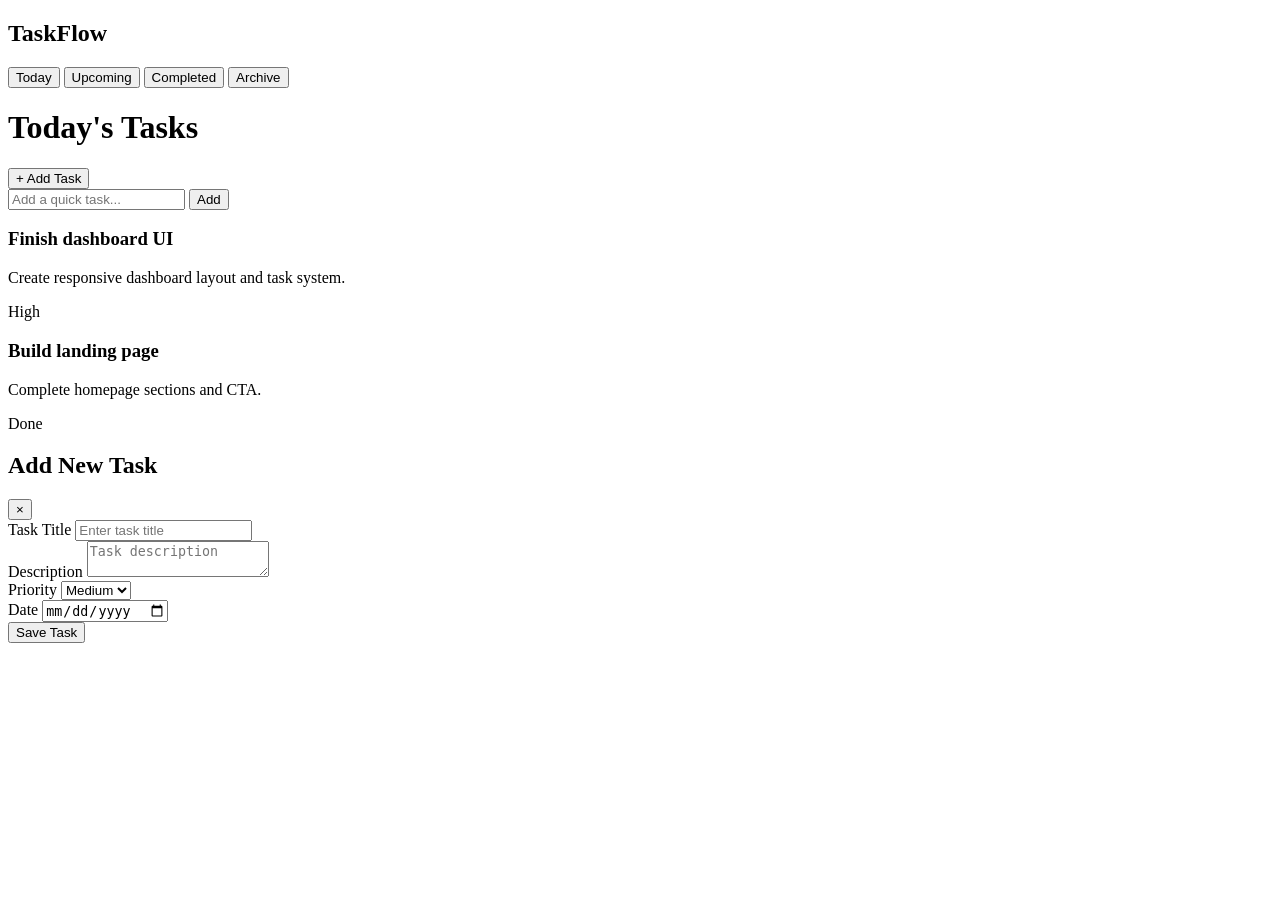
==== dashboard.html @ 6b1e59a4 "built dashboard layout & task mgmt interface" ====
<!DOCTYPE html>
<html lang="en">

<head>
    <meta charset="UTF-8" />
    <meta name="viewport" content="width=device-width, initial-scale=1.0" />
    <title>TaskFlow Dashboard</title>

    <link rel="stylesheet" href="css/styles.css" />
</head>

<body>

    <div class="dashboard-layout">

        <!-- Sidebar -->
        <aside class="sidebar">
            <div class="sidebar-logo">
                <h2>TaskFlow</h2>
            </div>

            <nav class="sidebar-nav">
                <button class="nav-item active">Today</button>
                <button class="nav-item">Upcoming</button>
                <button class="nav-item">Completed</button>
                <button class="nav-item">Archive</button>
            </nav>
        </aside>

        <!-- Main Content -->
        <main class="main-content">

            <!-- Top Bar -->
            <header class="topbar">
                <h1>Today's Tasks</h1>

                <button class="btn btn-primary" id="openModalBtn">
                    + Add Task
                </button>
            </header>

            <!-- Quick Add -->
            <section class="quick-add">
                <input type="text" id="quickTaskInput" placeholder="Add a quick task..." />

                <button class="btn btn-primary" id="quickAddBtn">
                    Add
                </button>
            </section>

            <!-- Task List -->
            <section class="task-section">

                <div class="task-list" id="taskList">

                    <div class="task-card">
                        <div class="task-check"></div>

                        <div class="task-content">
                            <h3>Finish dashboard UI</h3>
                            <p>Create responsive dashboard layout and task system.</p>
                        </div>

                        <div class="task-priority high">
                            High
                        </div>
                    </div>

                    <div class="task-card completed">
                        <div class="task-check checked"></div>

                        <div class="task-content">
                            <h3>Build landing page</h3>
                            <p>Complete homepage sections and CTA.</p>
                        </div>

                        <div class="task-priority low">
                            Done
                        </div>
                    </div>

                </div>

            </section>

        </main>
    </div>

    <!-- Modal -->
    <div class="modal" id="taskModal">

        <div class="modal-content">

            <div class="modal-header">
                <h2>Add New Task</h2>

                <button class="close-modal" id="closeModalBtn">
                    ×
                </button>
            </div>

            <form class="task-form">

                <div class="form-group">
                    <label>Task Title</label>

                    <input type="text" placeholder="Enter task title" />
                </div>

                <div class="form-group">
                    <label>Description</label>

                    <textarea placeholder="Task description"></textarea>
                </div>

                <div class="form-row">

                    <div class="form-group">
                        <label>Priority</label>

                        <select>
                            <option>Low</option>
                            <option selected>Medium</option>
                            <option>High</option>
                        </select>
                    </div>

                    <div class="form-group">
                        <label>Date</label>

                        <input type="date" />
                    </div>

                </div>

                <button class="btn btn-primary">
                    Save Task
                </button>

            </form>
        </div>
    </div>

    <script src="js/dashboard.js"></script>

</body>

</html>
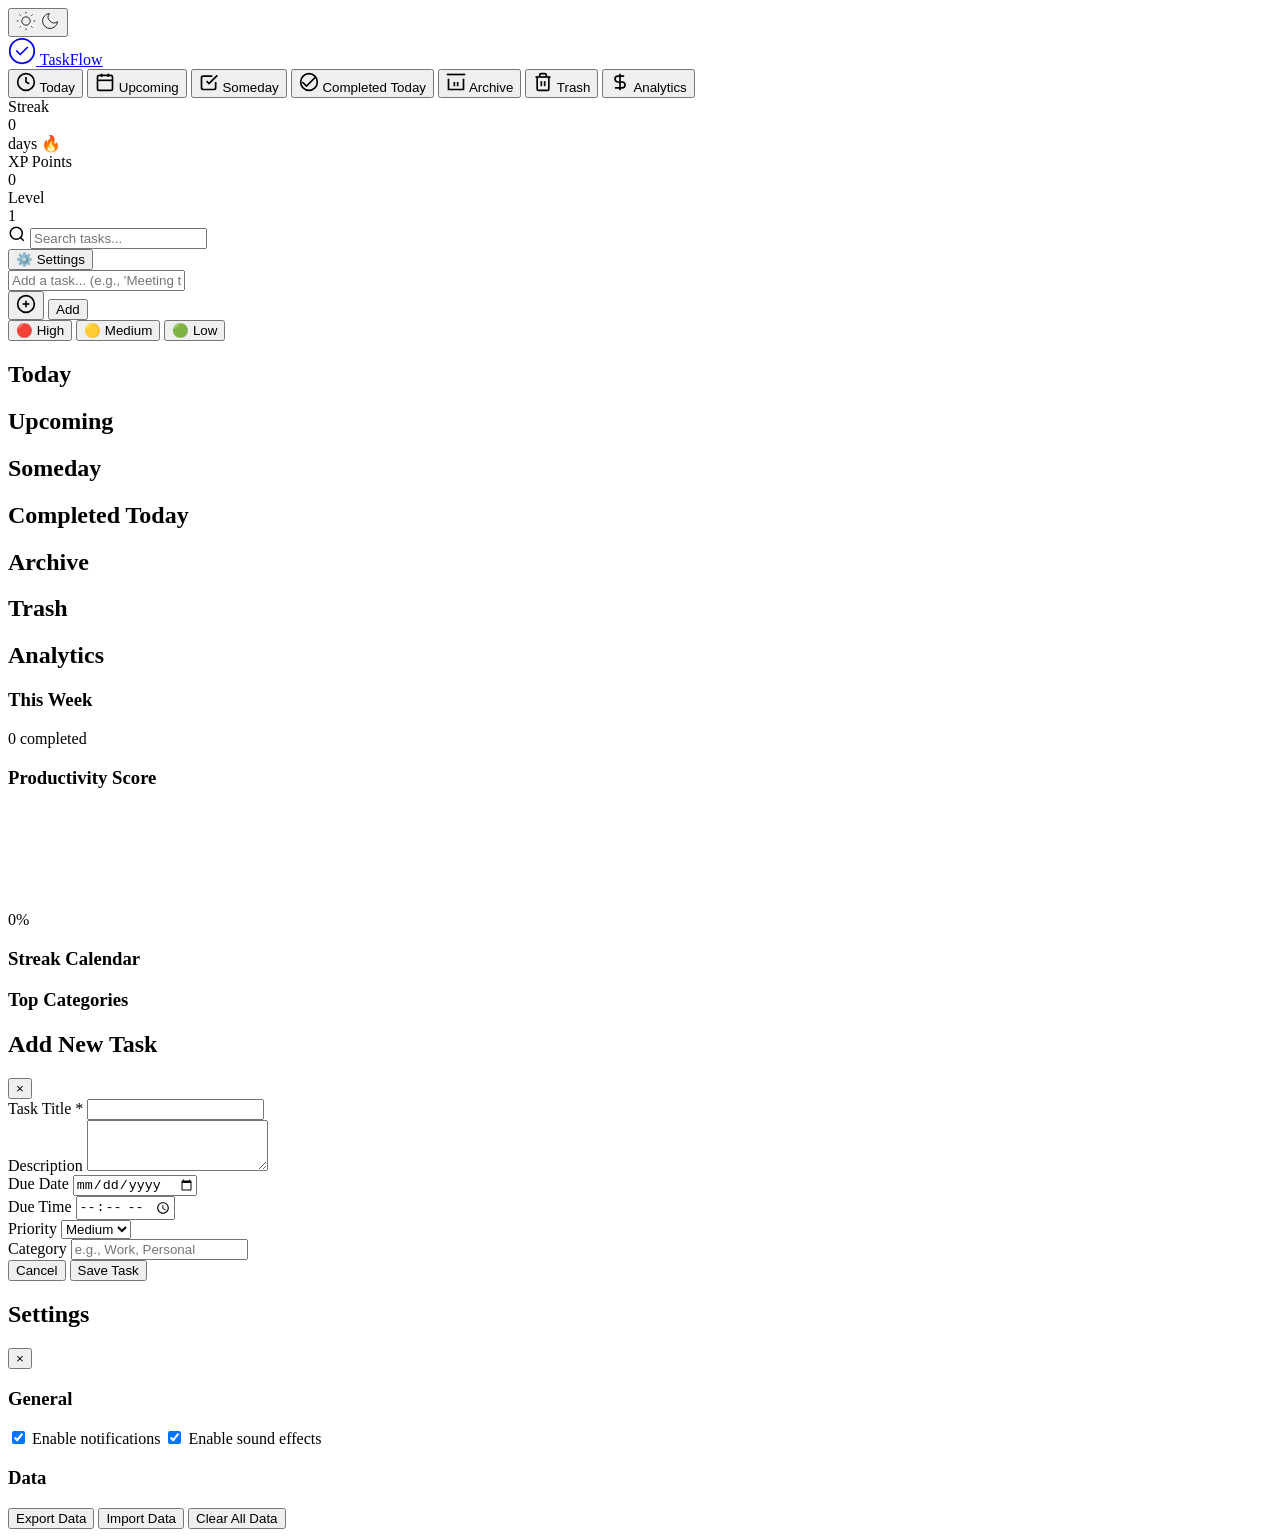
==== commit 34fc7315: "edited UI, landing interactions" ====
--- a/dashboard.html
+++ b/dashboard.html
@@ -2,147 +2,323 @@
 <html lang="en">
 
 <head>
-    <meta charset="UTF-8" />
-    <meta name="viewport" content="width=device-width, initial-scale=1.0" />
-    <title>TaskFlow Dashboard</title>
-
-    <link rel="stylesheet" href="css/styles.css" />
+    <meta charset="UTF-8">
+    <meta name="viewport" content="width=device-width, initial-scale=1.0">
+    <title>Dashboard - TaskFlow</title>
+    <link rel="stylesheet" href="css/styles.css">
+    <link rel="stylesheet" href="css/animations.css">
+    <link rel="stylesheet" href="css/responsive.css">
 </head>
 
-<body>
-
-    <div class="dashboard-layout">
-
+<body class="dashboard-page">
+    <!-- Theme Toggle -->
+    <button class="theme-toggle" id="themeToggle" aria-label="Toggle dark mode">
+        <svg class="sun-icon" width="20" height="20" viewBox="0 0 24 24" fill="none" stroke="currentColor">
+            <circle cx="12" cy="12" r="5" />
+            <line x1="12" y1="1" x2="12" y2="3" />
+            <line x1="12" y1="21" x2="12" y2="23" />
+            <line x1="4.22" y1="4.22" x2="5.64" y2="5.64" />
+            <line x1="18.36" y1="18.36" x2="19.78" y2="19.78" />
+            <line x1="1" y1="12" x2="3" y2="12" />
+            <line x1="21" y1="12" x2="23" y2="12" />
+            <line x1="4.22" y1="19.78" x2="5.64" y2="18.36" />
+            <line x1="18.36" y1="5.64" x2="19.78" y2="4.22" />
+        </svg>
+        <svg class="moon-icon" width="20" height="20" viewBox="0 0 24 24" fill="none" stroke="currentColor">
+            <path d="M21 12.79A9 9 0 1 1 11.21 3 7 7 0 0 0 21 12.79z" />
+        </svg>
+    </button>
+
+    <div class="dashboard-wrapper">
         <!-- Sidebar -->
         <aside class="sidebar">
-            <div class="sidebar-logo">
-                <h2>TaskFlow</h2>
+            <div class="sidebar-header">
+                <a href="index.html" class="logo-link">
+                    <svg width="28" height="28" viewBox="0 0 32 32" fill="none">
+                        <circle cx="16" cy="16" r="14" stroke="currentColor" stroke-width="2" />
+                        <path d="M10 16L14 20L22 12" stroke="currentColor" stroke-width="2" stroke-linecap="round"
+                            stroke-linejoin="round" fill="none" />
+                    </svg>
+                    <span>TaskFlow</span>
+                </a>
             </div>
 
             <nav class="sidebar-nav">
-                <button class="nav-item active">Today</button>
-                <button class="nav-item">Upcoming</button>
-                <button class="nav-item">Completed</button>
-                <button class="nav-item">Archive</button>
+                <button class="nav-item active" data-section="today">
+                    <svg width="20" height="20" viewBox="0 0 24 24" fill="none" stroke="currentColor" stroke-width="2">
+                        <circle cx="12" cy="12" r="10" />
+                        <polyline points="12 6 12 12 16 14" />
+                    </svg>
+                    <span>Today</span>
+                </button>
+                <button class="nav-item" data-section="upcoming">
+                    <svg width="20" height="20" viewBox="0 0 24 24" fill="none" stroke="currentColor" stroke-width="2">
+                        <rect x="3" y="4" width="18" height="18" rx="2" />
+                        <line x1="16" y1="2" x2="16" y2="6" />
+                        <line x1="8" y1="2" x2="8" y2="6" />
+                        <line x1="3" y1="10" x2="21" y2="10" />
+                    </svg>
+                    <span>Upcoming</span>
+                </button>
+                <button class="nav-item" data-section="someday">
+                    <svg width="20" height="20" viewBox="0 0 24 24" fill="none" stroke="currentColor" stroke-width="2">
+                        <path d="M9 11l3 3L22 4" />
+                        <path d="M20 12v7a2 2 0 0 1-2 2H5a2 2 0 0 1-2-2V7a2 2 0 0 1 2-2h11" />
+                    </svg>
+                    <span>Someday</span>
+                </button>
+                <button class="nav-item" data-section="completed">
+                    <svg width="20" height="20" viewBox="0 0 24 24" fill="none" stroke="currentColor" stroke-width="2">
+                        <polyline points="20 6 9 17 4 12" />
+                        <circle cx="12" cy="12" r="10" />
+                    </svg>
+                    <span>Completed Today</span>
+                </button>
+                <button class="nav-item" data-section="archive">
+                    <svg width="20" height="20" viewBox="0 0 24 24" fill="none" stroke="currentColor" stroke-width="2">
+                        <polyline points="21 8 21 21 3 21 3 8" />
+                        <line x1="1" y1="3" x2="23" y2="3" />
+                        <path d="M10 12v5M14 12v5" />
+                    </svg>
+                    <span>Archive</span>
+                </button>
+                <button class="nav-item" data-section="trash">
+                    <svg width="20" height="20" viewBox="0 0 24 24" fill="none" stroke="currentColor" stroke-width="2">
+                        <polyline points="3 6 5 6 21 6" />
+                        <path d="M19 6v14a2 2 0 0 1-2 2H7a2 2 0 0 1-2-2V6m3 0V4a2 2 0 0 1 2-2h4a2 2 0 0 1 2 2v2" />
+                        <line x1="10" y1="11" x2="10" y2="17" />
+                        <line x1="14" y1="11" x2="14" y2="17" />
+                    </svg>
+                    <span>Trash</span>
+                </button>
+                <button class="nav-item" data-section="analytics">
+                    <svg width="20" height="20" viewBox="0 0 24 24" fill="none" stroke="currentColor" stroke-width="2">
+                        <line x1="12" y1="2" x2="12" y2="22" />
+                        <path d="M17 5H9.5a3.5 3.5 0 0 0 0 7h5a3.5 3.5 0 0 1 0 7H6" />
+                    </svg>
+                    <span>Analytics</span>
+                </button>
             </nav>
+
+            <!-- Gamification Stats -->
+            <div class="sidebar-stats">
+                <div class="stat-card">
+                    <div class="stat-label">Streak</div>
+                    <div class="stat-value" id="streakValue">0</div>
+                    <div class="stat-unit">days 🔥</div>
+                </div>
+                <div class="stat-card">
+                    <div class="stat-label">XP Points</div>
+                    <div class="stat-value" id="xpValue">0</div>
+                </div>
+                <div class="stat-card">
+                    <div class="stat-label">Level</div>
+                    <div class="stat-value" id="levelValue">1</div>
+                </div>
+            </div>
         </aside>
 
         <!-- Main Content -->
         <main class="main-content">
-
             <!-- Top Bar -->
-            <header class="topbar">
-                <h1>Today's Tasks</h1>
-
-                <button class="btn btn-primary" id="openModalBtn">
-                    + Add Task
-                </button>
-            </header>
-
-            <!-- Quick Add -->
-            <section class="quick-add">
-                <input type="text" id="quickTaskInput" placeholder="Add a quick task..." />
-
-                <button class="btn btn-primary" id="quickAddBtn">
-                    Add
-                </button>
-            </section>
-
-            <!-- Task List -->
-            <section class="task-section">
-
-                <div class="task-list" id="taskList">
-
-                    <div class="task-card">
-                        <div class="task-check"></div>
-
-                        <div class="task-content">
-                            <h3>Finish dashboard UI</h3>
-                            <p>Create responsive dashboard layout and task system.</p>
+            <div class="top-bar">
+                <div class="search-box">
+                    <svg width="18" height="18" viewBox="0 0 24 24" fill="none" stroke="currentColor" stroke-width="2">
+                        <circle cx="11" cy="11" r="8" />
+                        <line x1="21" y1="21" x2="16.65" y2="16.65" />
+                    </svg>
+                    <input type="text" id="searchInput" placeholder="Search tasks...">
+                </div>
+                <button class="btn btn-secondary" id="settingsBtn">⚙️ Settings</button>
+            </div>
+
+            <!-- Quick Add Section -->
+            <div class="quick-add-section">
+                <div class="quick-add">
+                    <input type="text" id="quickAddInput" placeholder="Add a task... (e.g., 'Meeting tomorrow at 3pm')"
+                        aria-label="Quick add task">
+                    <div class="quick-add-buttons">
+                        <button class="btn btn-icon" id="advancedAddBtn" title="Advanced add">
+                            <svg width="20" height="20" viewBox="0 0 24 24" fill="none" stroke="currentColor"
+                                stroke-width="2">
+                                <circle cx="12" cy="12" r="10" />
+                                <line x1="12" y1="8" x2="12" y2="16" />
+                                <line x1="8" y1="12" x2="16" y2="12" />
+                            </svg>
+                        </button>
+                        <button class="btn btn-primary" id="quickAddBtn">Add</button>
+                    </div>
+                </div>
+                <div class="priority-tags">
+                    <button class="tag-btn" data-priority="high">🔴 High</button>
+                    <button class="tag-btn" data-priority="medium">🟡 Medium</button>
+                    <button class="tag-btn" data-priority="low">🟢 Low</button>
+                </div>
+            </div>
+
+            <!-- Sections Container -->
+            <div class="sections-container">
+                <!-- Today Section -->
+                <section class="task-section active" id="today-section" data-section="today">
+                    <h2 class="section-title">Today</h2>
+                    <div class="task-list" id="today-list"></div>
+                </section>
+
+                <!-- Upcoming Section -->
+                <section class="task-section" id="upcoming-section" data-section="upcoming">
+                    <h2 class="section-title">Upcoming</h2>
+                    <div class="task-list" id="upcoming-list"></div>
+                </section>
+
+                <!-- Someday Section -->
+                <section class="task-section" id="someday-section" data-section="someday">
+                    <h2 class="section-title">Someday</h2>
+                    <div class="task-list" id="someday-list"></div>
+                </section>
+
+                <!-- Completed Today Section -->
+                <section class="task-section" id="completed-section" data-section="completed">
+                    <h2 class="section-title">Completed Today</h2>
+                    <div class="completed-summary" id="completedSummary"></div>
+                    <div class="task-list" id="completed-list"></div>
+                </section>
+
+                <!-- Archive Section -->
+                <section class="task-section" id="archive-section" data-section="archive">
+                    <h2 class="section-title">Archive</h2>
+                    <div class="task-list" id="archive-list"></div>
+                </section>
+
+                <!-- Trash Section -->
+                <section class="task-section" id="trash-section" data-section="trash">
+                    <h2 class="section-title">Trash</h2>
+                    <div class="task-list" id="trash-list"></div>
+                </section>
+
+                <!-- Analytics Section -->
+                <section class="task-section" id="analytics-section" data-section="analytics">
+                    <h2 class="section-title">Analytics</h2>
+                    <div class="analytics-grid">
+                        <div class="analytics-card">
+                            <h3>This Week</h3>
+                            <div class="analytics-stat" id="weekCompleted">0 completed</div>
                         </div>
-
-                        <div class="task-priority high">
-                            High
+                        <div class="analytics-card">
+                            <h3>Productivity Score</h3>
+                            <div class="progress-ring">
+                                <svg width="100" height="100">
+                                    <circle cx="50" cy="50" r="45" fill="none" stroke-width="4" class="progress-bg" />
+                                    <circle cx="50" cy="50" r="45" fill="none" stroke-width="4" class="progress-fill"
+                                        id="productivityRing" stroke-dasharray="282.6" stroke-dashoffset="282.6" />
+                                </svg>
+                                <div class="ring-label" id="productivityScore">0%</div>
+                            </div>
                         </div>
-                    </div>
-
-                    <div class="task-card completed">
-                        <div class="task-check checked"></div>
-
-                        <div class="task-content">
-                            <h3>Build landing page</h3>
-                            <p>Complete homepage sections and CTA.</p>
+                        <div class="analytics-card">
+                            <h3>Streak Calendar</h3>
+                            <div class="streak-calendar" id="streakCalendar"></div>
                         </div>
-
-                        <div class="task-priority low">
-                            Done
+                        <div class="analytics-card">
+                            <h3>Top Categories</h3>
+                            <div class="categories-list" id="categoriesList"></div>
                         </div>
                     </div>
-
-                </div>
-
-            </section>
-
+                </section>
+            </div>
         </main>
     </div>
 
-    <!-- Modal -->
+    <!-- Task Modal -->
     <div class="modal" id="taskModal">
-
         <div class="modal-content">
-
             <div class="modal-header">
-                <h2>Add New Task</h2>
-
-                <button class="close-modal" id="closeModalBtn">
-                    ×
-                </button>
-            </div>
-
-            <form class="task-form">
-
+                <h2 id="modalTitle">Add New Task</h2>
+                <button class="modal-close" aria-label="Close modal">&times;</button>
+            </div>
+            <form class="task-form" id="taskForm">
                 <div class="form-group">
-                    <label>Task Title</label>
-
-                    <input type="text" placeholder="Enter task title" />
-                </div>
-
+                    <label for="taskTitle">Task Title *</label>
+                    <input type="text" id="taskTitle" required>
+                </div>
                 <div class="form-group">
-                    <label>Description</label>
-
-                    <textarea placeholder="Task description"></textarea>
-                </div>
-
+                    <label for="taskDesc">Description</label>
+                    <textarea id="taskDesc" rows="3"></textarea>
+                </div>
                 <div class="form-row">
-
                     <div class="form-group">
-                        <label>Priority</label>
-
-                        <select>
-                            <option>Low</option>
-                            <option selected>Medium</option>
-                            <option>High</option>
+                        <label for="taskDate">Due Date</label>
+                        <input type="date" id="taskDate">
+                    </div>
+                    <div class="form-group">
+                        <label for="taskTime">Due Time</label>
+                        <input type="time" id="taskTime">
+                    </div>
+                </div>
+                <div class="form-row">
+                    <div class="form-group">
+                        <label for="taskPriority">Priority</label>
+                        <select id="taskPriority">
+                            <option value="low">Low</option>
+                            <option value="medium" selected>Medium</option>
+                            <option value="high">High</option>
                         </select>
                     </div>
-
                     <div class="form-group">
-                        <label>Date</label>
-
-                        <input type="date" />
-                    </div>
-
-                </div>
-
-                <button class="btn btn-primary">
-                    Save Task
-                </button>
-
+                        <label for="taskCategory">Category</label>
+                        <input type="text" id="taskCategory" placeholder="e.g., Work, Personal">
+                    </div>
+                </div>
+                <div class="form-actions">
+                    <button type="button" class="btn btn-secondary" id="modalCancel">Cancel</button>
+                    <button type="submit" class="btn btn-primary">Save Task</button>
+                </div>
             </form>
         </div>
     </div>
 
-    <script src="js/dashboard.js"></script>
-
+    <!-- Settings Modal -->
+    <div class="modal" id="settingsModal">
+        <div class="modal-content">
+            <div class="modal-header">
+                <h2>Settings</h2>
+                <button class="modal-close" aria-label="Close settings">&times;</button>
+            </div>
+            <div class="settings-content">
+                <div class="settings-group">
+                    <h3>General</h3>
+                    <label class="checkbox-label">
+                        <input type="checkbox" id="notificationsEnabled" checked>
+                        <span>Enable notifications</span>
+                    </label>
+                    <label class="checkbox-label">
+                        <input type="checkbox" id="soundEnabled" checked>
+                        <span>Enable sound effects</span>
+                    </label>
+                </div>
+                <div class="settings-group">
+                    <h3>Data</h3>
+                    <button class="btn btn-secondary" id="exportData">Export Data</button>
+                    <button class="btn btn-secondary" id="importData">Import Data</button>
+                    <button class="btn btn-danger" id="clearData">Clear All Data</button>
+                </div>
+            </div>
+        </div>
+    </div>
+
+    <!-- Celebration Effects -->
+    <div id="confettiContainer" class="confetti-container"></div>
+
+    <!-- Toast Notifications -->
+    <div id="toastContainer" class="toast-container"></div>
+
+    <script src="js/storage.js"></script>
+    <script src="js/parser.js"></script>
+    <script src="js/tasks.js"></script>
+    <script src="js/gamification.js"></script>
+    <script src="js/analytics.js"></script>
+    <script src="js/animations.js"></script>
+    <script src="js/ui.js"></script>
+    <script src="js/app.js"></script>
 </body>
 
 </html>
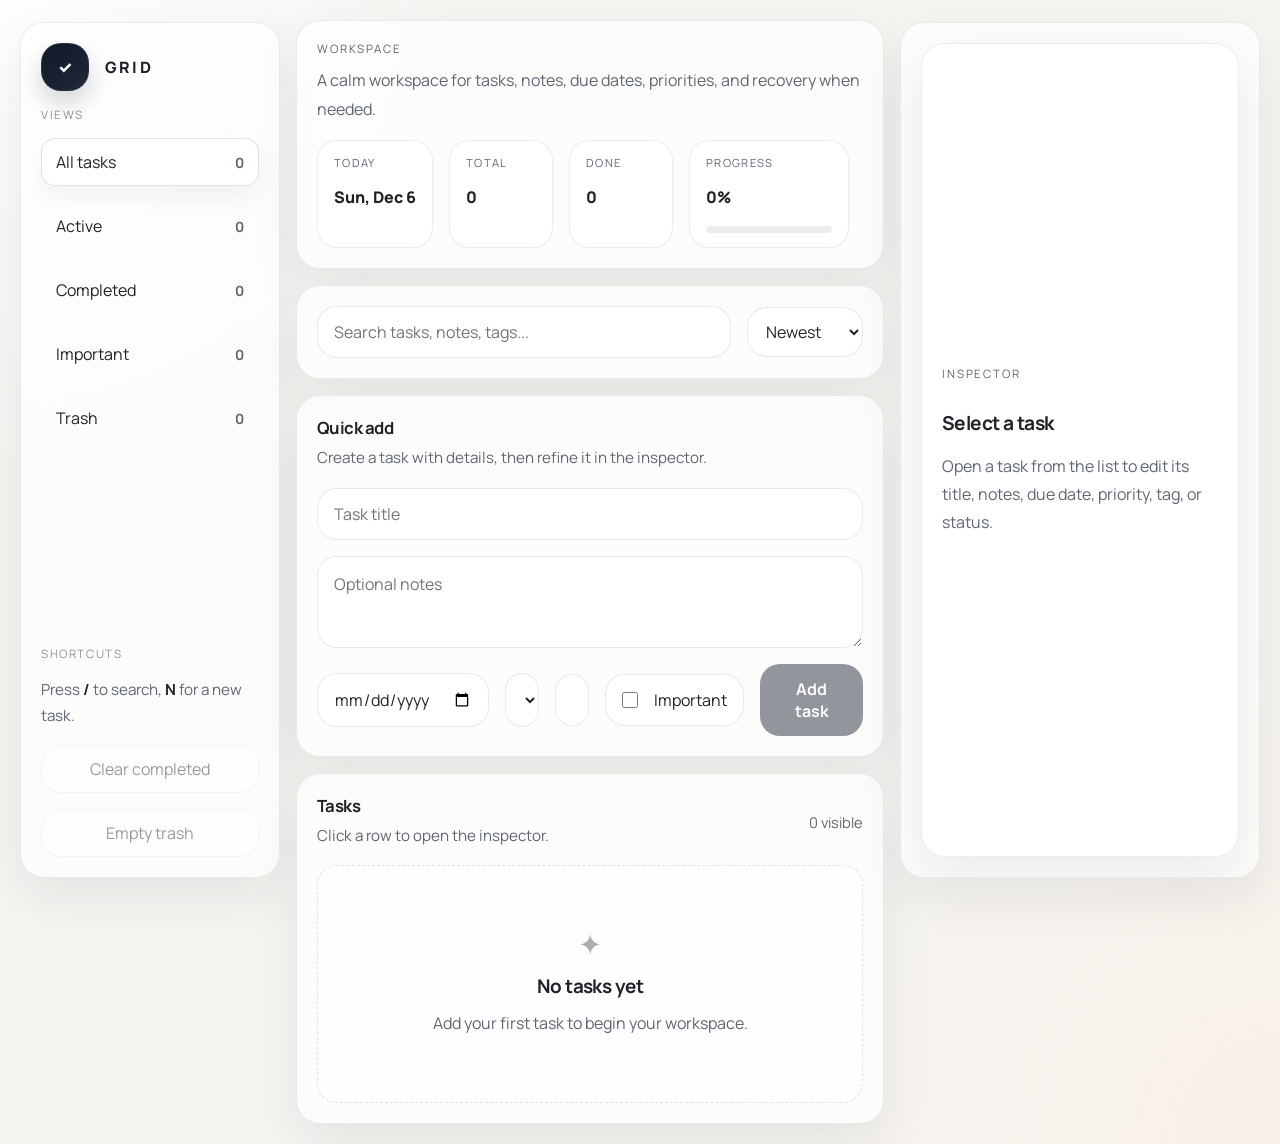
==== commit 75d88674: "Updated Landing Page & Dashboard. Improved the UX." ====
--- a/dashboard.html
+++ b/dashboard.html
@@ -2,322 +2,256 @@
 <html lang="en">
 
 <head>
-    <meta charset="UTF-8">
-    <meta name="viewport" content="width=device-width, initial-scale=1.0">
-    <title>Dashboard - TaskFlow</title>
-    <link rel="stylesheet" href="css/styles.css">
-    <link rel="stylesheet" href="css/animations.css">
-    <link rel="stylesheet" href="css/responsive.css">
+    <meta charset="UTF-8" />
+    <meta name="viewport" content="width=device-width, initial-scale=1.0" />
+    <title>GRID • Dashboard</title>
+    <link rel="stylesheet" href="css/dashboard.css" />
+    <link rel="preconnect" href="https://fonts.googleapis.com">
+    <link rel="preconnect" href="https://fonts.gstatic.com" crossorigin>
+
+    <link
+        href="https://fonts.googleapis.com/css2?family=Inter:wght@400;500;600;700;800&family=Manrope:wght@500;600;700;800&display=swap"
+        rel="stylesheet">
 </head>
 
-<body class="dashboard-page">
-    <!-- Theme Toggle -->
-    <button class="theme-toggle" id="themeToggle" aria-label="Toggle dark mode">
-        <svg class="sun-icon" width="20" height="20" viewBox="0 0 24 24" fill="none" stroke="currentColor">
-            <circle cx="12" cy="12" r="5" />
-            <line x1="12" y1="1" x2="12" y2="3" />
-            <line x1="12" y1="21" x2="12" y2="23" />
-            <line x1="4.22" y1="4.22" x2="5.64" y2="5.64" />
-            <line x1="18.36" y1="18.36" x2="19.78" y2="19.78" />
-            <line x1="1" y1="12" x2="3" y2="12" />
-            <line x1="21" y1="12" x2="23" y2="12" />
-            <line x1="4.22" y1="19.78" x2="5.64" y2="18.36" />
-            <line x1="18.36" y1="5.64" x2="19.78" y2="4.22" />
-        </svg>
-        <svg class="moon-icon" width="20" height="20" viewBox="0 0 24 24" fill="none" stroke="currentColor">
-            <path d="M21 12.79A9 9 0 1 1 11.21 3 7 7 0 0 0 21 12.79z" />
-        </svg>
-    </button>
-
-    <div class="dashboard-wrapper">
-        <!-- Sidebar -->
+<body>
+    <div class="app-shell">
         <aside class="sidebar">
-            <div class="sidebar-header">
-                <a href="index.html" class="logo-link">
-                    <svg width="28" height="28" viewBox="0 0 32 32" fill="none">
-                        <circle cx="16" cy="16" r="14" stroke="currentColor" stroke-width="2" />
-                        <path d="M10 16L14 20L22 12" stroke="currentColor" stroke-width="2" stroke-linecap="round"
-                            stroke-linejoin="round" fill="none" />
-                    </svg>
-                    <span>TaskFlow</span>
-                </a>
-            </div>
-
-            <nav class="sidebar-nav">
-                <button class="nav-item active" data-section="today">
-                    <svg width="20" height="20" viewBox="0 0 24 24" fill="none" stroke="currentColor" stroke-width="2">
-                        <circle cx="12" cy="12" r="10" />
-                        <polyline points="12 6 12 12 16 14" />
-                    </svg>
-                    <span>Today</span>
+            <div class="brand">
+                <div class="logo"></div>
+                <div class="brand-copy">
+                    <span class="brand-name">GRID</span>
+                </div>
+            </div>
+
+            <div class="sidebar-section">
+                <div class="sidebar-heading">Views</div>
+
+                <nav class="sidebar-nav" id="sidebarNav">
+                    <button class="nav-btn active" data-filter="all" type="button">
+                        <span>All tasks</span>
+                        <span class="nav-count" id="countAll">0</span>
+                    </button>
+                    <button class="nav-btn" data-filter="active" type="button">
+                        <span>Active</span>
+                        <span class="nav-count" id="countActive">0</span>
+                    </button>
+                    <button class="nav-btn" data-filter="completed" type="button">
+                        <span>Completed</span>
+                        <span class="nav-count" id="countCompleted">0</span>
+                    </button>
+                    <button class="nav-btn" data-filter="important" type="button">
+                        <span>Important</span>
+                        <span class="nav-count" id="countImportant">0</span>
+                    </button>
+                    <button class="nav-btn" data-filter="trash" type="button">
+                        <span>Trash</span>
+                        <span class="nav-count" id="countTrash">0</span>
+                    </button>
+                </nav>
+            </div>
+
+            <div class="sidebar-section sidebar-note">
+                <div class="sidebar-heading">Shortcuts</div>
+                <p>
+                    Press <strong>/</strong> to search, <strong>N</strong> for a new task.
+                </p>
+            </div>
+
+            <div class="sidebar-section sidebar-actions">
+                <button class="ghost-btn full-width" id="clearCompletedBtn" type="button">
+                    Clear completed
                 </button>
-                <button class="nav-item" data-section="upcoming">
-                    <svg width="20" height="20" viewBox="0 0 24 24" fill="none" stroke="currentColor" stroke-width="2">
-                        <rect x="3" y="4" width="18" height="18" rx="2" />
-                        <line x1="16" y1="2" x2="16" y2="6" />
-                        <line x1="8" y1="2" x2="8" y2="6" />
-                        <line x1="3" y1="10" x2="21" y2="10" />
-                    </svg>
-                    <span>Upcoming</span>
+                <button class="ghost-btn full-width" id="emptyTrashBtn" type="button">
+                    Empty trash
                 </button>
-                <button class="nav-item" data-section="someday">
-                    <svg width="20" height="20" viewBox="0 0 24 24" fill="none" stroke="currentColor" stroke-width="2">
-                        <path d="M9 11l3 3L22 4" />
-                        <path d="M20 12v7a2 2 0 0 1-2 2H5a2 2 0 0 1-2-2V7a2 2 0 0 1 2-2h11" />
-                    </svg>
-                    <span>Someday</span>
-                </button>
-                <button class="nav-item" data-section="completed">
-                    <svg width="20" height="20" viewBox="0 0 24 24" fill="none" stroke="currentColor" stroke-width="2">
-                        <polyline points="20 6 9 17 4 12" />
-                        <circle cx="12" cy="12" r="10" />
-                    </svg>
-                    <span>Completed Today</span>
-                </button>
-                <button class="nav-item" data-section="archive">
-                    <svg width="20" height="20" viewBox="0 0 24 24" fill="none" stroke="currentColor" stroke-width="2">
-                        <polyline points="21 8 21 21 3 21 3 8" />
-                        <line x1="1" y1="3" x2="23" y2="3" />
-                        <path d="M10 12v5M14 12v5" />
-                    </svg>
-                    <span>Archive</span>
-                </button>
-                <button class="nav-item" data-section="trash">
-                    <svg width="20" height="20" viewBox="0 0 24 24" fill="none" stroke="currentColor" stroke-width="2">
-                        <polyline points="3 6 5 6 21 6" />
-                        <path d="M19 6v14a2 2 0 0 1-2 2H7a2 2 0 0 1-2-2V6m3 0V4a2 2 0 0 1 2-2h4a2 2 0 0 1 2 2v2" />
-                        <line x1="10" y1="11" x2="10" y2="17" />
-                        <line x1="14" y1="11" x2="14" y2="17" />
-                    </svg>
-                    <span>Trash</span>
-                </button>
-                <button class="nav-item" data-section="analytics">
-                    <svg width="20" height="20" viewBox="0 0 24 24" fill="none" stroke="currentColor" stroke-width="2">
-                        <line x1="12" y1="2" x2="12" y2="22" />
-                        <path d="M17 5H9.5a3.5 3.5 0 0 0 0 7h5a3.5 3.5 0 0 1 0 7H6" />
-                    </svg>
-                    <span>Analytics</span>
-                </button>
-            </nav>
-
-            <!-- Gamification Stats -->
-            <div class="sidebar-stats">
-                <div class="stat-card">
-                    <div class="stat-label">Streak</div>
-                    <div class="stat-value" id="streakValue">0</div>
-                    <div class="stat-unit">days 🔥</div>
-                </div>
-                <div class="stat-card">
-                    <div class="stat-label">XP Points</div>
-                    <div class="stat-value" id="xpValue">0</div>
-                </div>
-                <div class="stat-card">
-                    <div class="stat-label">Level</div>
-                    <div class="stat-value" id="levelValue">1</div>
-                </div>
             </div>
         </aside>
 
-        <!-- Main Content -->
-        <main class="main-content">
-            <!-- Top Bar -->
-            <div class="top-bar">
-                <div class="search-box">
-                    <svg width="18" height="18" viewBox="0 0 24 24" fill="none" stroke="currentColor" stroke-width="2">
-                        <circle cx="11" cy="11" r="8" />
-                        <line x1="21" y1="21" x2="16.65" y2="16.65" />
-                    </svg>
-                    <input type="text" id="searchInput" placeholder="Search tasks...">
-                </div>
-                <button class="btn btn-secondary" id="settingsBtn">⚙️ Settings</button>
-            </div>
-
-            <!-- Quick Add Section -->
-            <div class="quick-add-section">
-                <div class="quick-add">
-                    <input type="text" id="quickAddInput" placeholder="Add a task... (e.g., 'Meeting tomorrow at 3pm')"
-                        aria-label="Quick add task">
-                    <div class="quick-add-buttons">
-                        <button class="btn btn-icon" id="advancedAddBtn" title="Advanced add">
-                            <svg width="20" height="20" viewBox="0 0 24 24" fill="none" stroke="currentColor"
-                                stroke-width="2">
-                                <circle cx="12" cy="12" r="10" />
-                                <line x1="12" y1="8" x2="12" y2="16" />
-                                <line x1="8" y1="12" x2="16" y2="12" />
-                            </svg>
-                        </button>
-                        <button class="btn btn-primary" id="quickAddBtn">Add</button>
-                    </div>
-                </div>
-                <div class="priority-tags">
-                    <button class="tag-btn" data-priority="high">🔴 High</button>
-                    <button class="tag-btn" data-priority="medium">🟡 Medium</button>
-                    <button class="tag-btn" data-priority="low">🟢 Low</button>
-                </div>
-            </div>
-
-            <!-- Sections Container -->
-            <div class="sections-container">
-                <!-- Today Section -->
-                <section class="task-section active" id="today-section" data-section="today">
-                    <h2 class="section-title">Today</h2>
-                    <div class="task-list" id="today-list"></div>
-                </section>
-
-                <!-- Upcoming Section -->
-                <section class="task-section" id="upcoming-section" data-section="upcoming">
-                    <h2 class="section-title">Upcoming</h2>
-                    <div class="task-list" id="upcoming-list"></div>
-                </section>
-
-                <!-- Someday Section -->
-                <section class="task-section" id="someday-section" data-section="someday">
-                    <h2 class="section-title">Someday</h2>
-                    <div class="task-list" id="someday-list"></div>
-                </section>
-
-                <!-- Completed Today Section -->
-                <section class="task-section" id="completed-section" data-section="completed">
-                    <h2 class="section-title">Completed Today</h2>
-                    <div class="completed-summary" id="completedSummary"></div>
-                    <div class="task-list" id="completed-list"></div>
-                </section>
-
-                <!-- Archive Section -->
-                <section class="task-section" id="archive-section" data-section="archive">
-                    <h2 class="section-title">Archive</h2>
-                    <div class="task-list" id="archive-list"></div>
-                </section>
-
-                <!-- Trash Section -->
-                <section class="task-section" id="trash-section" data-section="trash">
-                    <h2 class="section-title">Trash</h2>
-                    <div class="task-list" id="trash-list"></div>
-                </section>
-
-                <!-- Analytics Section -->
-                <section class="task-section" id="analytics-section" data-section="analytics">
-                    <h2 class="section-title">Analytics</h2>
-                    <div class="analytics-grid">
-                        <div class="analytics-card">
-                            <h3>This Week</h3>
-                            <div class="analytics-stat" id="weekCompleted">0 completed</div>
+        <main class="content">
+            <header class="page-header">
+                <div>
+                    <p class="eyebrow">WORKSPACE</p>
+                    <p class="page-description">
+                        A calm workspace for tasks, notes, due dates, priorities, and recovery when needed.
+                    </p>
+                </div>
+
+                <div class="header-meta">
+                    <div class="meta-pill">
+                        <span>Today</span>
+                        <strong id="todayDate">—</strong>
+                    </div>
+                    <div class="meta-pill">
+                        <span>Total</span>
+                        <strong id="taskCount">0</strong>
+                    </div>
+                    <div class="meta-pill">
+                        <span>Done</span>
+                        <strong id="completedCount">0</strong>
+                    </div>
+                    <div class="meta-pill progress-pill">
+                        <span>Progress</span>
+                        <strong id="progressLabel">0%</strong>
+                        <div class="progress-track">
+                            <div class="progress-fill" id="progressBar"></div>
                         </div>
-                        <div class="analytics-card">
-                            <h3>Productivity Score</h3>
-                            <div class="progress-ring">
-                                <svg width="100" height="100">
-                                    <circle cx="50" cy="50" r="45" fill="none" stroke-width="4" class="progress-bg" />
-                                    <circle cx="50" cy="50" r="45" fill="none" stroke-width="4" class="progress-fill"
-                                        id="productivityRing" stroke-dasharray="282.6" stroke-dashoffset="282.6" />
-                                </svg>
-                                <div class="ring-label" id="productivityScore">0%</div>
-                            </div>
-                        </div>
-                        <div class="analytics-card">
-                            <h3>Streak Calendar</h3>
-                            <div class="streak-calendar" id="streakCalendar"></div>
-                        </div>
-                        <div class="analytics-card">
-                            <h3>Top Categories</h3>
-                            <div class="categories-list" id="categoriesList"></div>
-                        </div>
-                    </div>
-                </section>
-            </div>
+                    </div>
+                </div>
+            </header>
+
+            <section class="toolbar">
+                <div class="search-wrap">
+                    <input type="search" id="taskSearch" placeholder="Search tasks, notes, tags..."
+                        autocomplete="off" />
+                </div>
+
+                <div class="toolbar-actions">
+                    <select id="taskSort" aria-label="Sort tasks">
+                        <option value="newest">Newest</option>
+                        <option value="oldest">Oldest</option>
+                        <option value="due">Due date</option>
+                        <option value="priority">Priority</option>
+                        <option value="title">Title</option>
+                    </select>
+
+                    <button class="ghost-btn hidden" id="clearSearchBtn" type="button">
+                        Clear search
+                    </button>
+                </div>
+            </section>
+
+            <section class="composer-card">
+                <div class="composer-head">
+                    <div>
+                        <h2>Quick add</h2>
+                        <p>Create a task with details, then refine it in the inspector.</p>
+                    </div>
+                </div>
+
+                <div class="composer-grid">
+                    <input type="text" id="newTaskTitle" placeholder="Task title" autocomplete="off" />
+
+                    <textarea id="newTaskNotes" rows="2" placeholder="Optional notes"></textarea>
+
+                    <div class="composer-row">
+                        <input type="date" id="newTaskDue" />
+                        <select id="newTaskPriority">
+                            <option value="low">Low priority</option>
+                            <option value="medium" selected>Medium priority</option>
+                            <option value="high">High priority</option>
+                            <option value="urgent">Urgent</option>
+                        </select>
+                        <input type="text" id="newTaskTag" placeholder="Tag" autocomplete="off" />
+                        <label class="inline-check">
+                            <input type="checkbox" id="newTaskImportant" />
+                            <span>Important</span>
+                        </label>
+                        <button id="createTaskBtn" type="button" disabled>Add task</button>
+                    </div>
+                </div>
+            </section>
+
+            <section class="workspace-card">
+                <div class="section-head">
+                    <div>
+                        <h2>Tasks</h2>
+                        <p>Click a row to open the inspector.</p>
+                    </div>
+                    <span id="visibleCount">0 visible</span>
+                </div>
+
+                <div class="task-list" id="taskList"></div>
+
+                <div class="empty-state hidden" id="emptyState">
+                    <h3 id="emptyTitle">No tasks yet</h3>
+                    <p id="emptyText">Add your first task to begin your workspace.</p>
+                </div>
+            </section>
         </main>
+
+        <aside class="inspector">
+            <div class="inspector-empty" id="inspectorEmpty">
+                <p class="eyebrow">Inspector</p>
+                <h3>Select a task</h3>
+                <p>
+                    Open a task from the list to edit its title, notes, due date, priority, tag, or status.
+                </p>
+            </div>
+
+            <form class="inspector-form hidden" id="inspectorForm">
+                <div class="inspector-head">
+                    <p class="eyebrow">Inspector</p>
+                    <h3>Task details</h3>
+                </div>
+
+                <label class="field">
+                    <span>Title</span>
+                    <input type="text" id="detailTitle" />
+                </label>
+
+                <label class="field">
+                    <span>Notes</span>
+                    <textarea id="detailNotes" rows="6"></textarea>
+                </label>
+
+                <div class="field-grid">
+                    <label class="field">
+                        <span>Due date</span>
+                        <input type="date" id="detailDue" />
+                    </label>
+
+                    <label class="field">
+                        <span>Priority</span>
+                        <select id="detailPriority">
+                            <option value="low">Low</option>
+                            <option value="medium">Medium</option>
+                            <option value="high">High</option>
+                            <option value="urgent">Urgent</option>
+                        </select>
+                    </label>
+                </div>
+
+                <label class="field">
+                    <span>Tag</span>
+                    <input type="text" id="detailTag" />
+                </label>
+
+                <label class="checkbox-line">
+                    <input type="checkbox" id="detailImportant" />
+                    <span>Mark as important</span>
+                </label>
+
+                <label class="checkbox-line">
+                    <input type="checkbox" id="detailCompleted" />
+                    <span>Mark as completed</span>
+                </label>
+
+                <div class="inspector-meta">
+                    <div>
+                        <span>Created</span>
+                        <strong id="detailCreated">—</strong>
+                    </div>
+                    <div>
+                        <span>Updated</span>
+                        <strong id="detailUpdated">—</strong>
+                    </div>
+                </div>
+
+                <div class="inspector-actions">
+                    <button type="button" class="soft-btn hidden" id="restoreTaskBtn">Restore</button>
+                    <button type="button" class="soft-btn" id="duplicateTaskBtn">Duplicate</button>
+                    <button type="button" class="danger-btn" id="deleteTaskBtn">Move to trash</button>
+                </div>
+            </form>
+        </aside>
     </div>
 
-    <!-- Task Modal -->
-    <div class="modal" id="taskModal">
-        <div class="modal-content">
-            <div class="modal-header">
-                <h2 id="modalTitle">Add New Task</h2>
-                <button class="modal-close" aria-label="Close modal">&times;</button>
-            </div>
-            <form class="task-form" id="taskForm">
-                <div class="form-group">
-                    <label for="taskTitle">Task Title *</label>
-                    <input type="text" id="taskTitle" required>
-                </div>
-                <div class="form-group">
-                    <label for="taskDesc">Description</label>
-                    <textarea id="taskDesc" rows="3"></textarea>
-                </div>
-                <div class="form-row">
-                    <div class="form-group">
-                        <label for="taskDate">Due Date</label>
-                        <input type="date" id="taskDate">
-                    </div>
-                    <div class="form-group">
-                        <label for="taskTime">Due Time</label>
-                        <input type="time" id="taskTime">
-                    </div>
-                </div>
-                <div class="form-row">
-                    <div class="form-group">
-                        <label for="taskPriority">Priority</label>
-                        <select id="taskPriority">
-                            <option value="low">Low</option>
-                            <option value="medium" selected>Medium</option>
-                            <option value="high">High</option>
-                        </select>
-                    </div>
-                    <div class="form-group">
-                        <label for="taskCategory">Category</label>
-                        <input type="text" id="taskCategory" placeholder="e.g., Work, Personal">
-                    </div>
-                </div>
-                <div class="form-actions">
-                    <button type="button" class="btn btn-secondary" id="modalCancel">Cancel</button>
-                    <button type="submit" class="btn btn-primary">Save Task</button>
-                </div>
-            </form>
-        </div>
+    <div class="toast" id="toast" aria-live="polite" aria-atomic="true">
+        <span id="toastMessage">Task moved to trash</span>
+        <button type="button" id="toastUndoBtn">Undo</button>
     </div>
 
-    <!-- Settings Modal -->
-    <div class="modal" id="settingsModal">
-        <div class="modal-content">
-            <div class="modal-header">
-                <h2>Settings</h2>
-                <button class="modal-close" aria-label="Close settings">&times;</button>
-            </div>
-            <div class="settings-content">
-                <div class="settings-group">
-                    <h3>General</h3>
-                    <label class="checkbox-label">
-                        <input type="checkbox" id="notificationsEnabled" checked>
-                        <span>Enable notifications</span>
-                    </label>
-                    <label class="checkbox-label">
-                        <input type="checkbox" id="soundEnabled" checked>
-                        <span>Enable sound effects</span>
-                    </label>
-                </div>
-                <div class="settings-group">
-                    <h3>Data</h3>
-                    <button class="btn btn-secondary" id="exportData">Export Data</button>
-                    <button class="btn btn-secondary" id="importData">Import Data</button>
-                    <button class="btn btn-danger" id="clearData">Clear All Data</button>
-                </div>
-            </div>
-        </div>
-    </div>
-
-    <!-- Celebration Effects -->
-    <div id="confettiContainer" class="confetti-container"></div>
-
-    <!-- Toast Notifications -->
-    <div id="toastContainer" class="toast-container"></div>
-
-    <script src="js/storage.js"></script>
-    <script src="js/parser.js"></script>
-    <script src="js/tasks.js"></script>
-    <script src="js/gamification.js"></script>
-    <script src="js/analytics.js"></script>
-    <script src="js/animations.js"></script>
-    <script src="js/ui.js"></script>
     <script src="js/app.js"></script>
 </body>
 
--- a/css/dashboard.css
+++ b/css/dashboard.css
@@ -0,0 +1,1090 @@
+* {
+    margin: 0;
+    padding: 0;
+    box-sizing: border-box;
+}
+
+:root {
+    --bg: #f5f4f1;
+    --panel: rgba(255, 255, 255, 0.9);
+    --border: rgba(17, 24, 39, 0.08);
+    --border-strong: rgba(17, 24, 39, 0.12);
+
+    --text: #1f2328;
+    --muted: #5f6672;
+    --subtle: #8c919a;
+
+    --accent: #111827;
+    --accent-text: #ffffff;
+
+    --danger: #b42318;
+    --danger-bg: rgba(180, 35, 24, 0.08);
+
+    --shadow: 0 20px 50px rgba(17, 24, 39, 0.07);
+    --radius-lg: 24px;
+}
+
+html,
+body {
+    min-height: 100%;
+}
+
+body {
+    min-height: 100dvh;
+    background:
+        radial-gradient(circle at top left, rgba(255, 255, 255, 0.9), transparent 28%),
+        radial-gradient(circle at bottom right, rgba(255, 232, 210, 0.28), transparent 30%) var(--bg);
+    color: var(--text);
+    font-family: "Manrope", "Inter", -apple-system, BlinkMacSystemFont, "Segoe UI", sans-serif;
+    -webkit-font-smoothing: antialiased;
+    -moz-osx-font-smoothing: grayscale;
+    overflow-x: hidden;
+}
+
+button,
+input,
+textarea,
+select {
+    font: inherit;
+}
+
+button,
+a {
+    -webkit-tap-highlight-color: transparent;
+}
+
+.hidden {
+    display: none !important;
+}
+
+.app-shell {
+    display: grid;
+    grid-template-columns: 260px minmax(0, 1fr) 360px;
+    gap: 16px;
+    width: min(1520px, 100%);
+    margin: 0 auto;
+    padding: 20px;
+    min-height: 100dvh;
+}
+
+.sidebar {
+    position: sticky;
+    top: 22px;
+    align-self: start;
+    height: calc(100dvh - 44px);
+    background: rgba(255, 255, 255, 0.72);
+    border: 1px solid var(--border);
+    border-radius: var(--radius-lg);
+    box-shadow: var(--shadow);
+    backdrop-filter: blur(18px);
+    padding: 20px;
+    display: flex;
+    flex-direction: column;
+    gap: 16px;
+}
+
+.brand {
+    display: flex;
+    align-items: center;
+    gap: 16px;
+}
+
+.logo {
+    width: 48px;
+    height: 48px;
+    border-radius: 20px;
+    background: linear-gradient(145deg, #111827, #202939);
+    border: 1px solid rgba(255, 255, 255, 0.08);
+    box-shadow: 0 12px 24px rgba(17, 24, 39, 0.18);
+    position: relative;
+    flex-shrink: 0;
+}
+
+.logo::before {
+    content: "✓";
+    position: absolute;
+    inset: 0;
+    display: grid;
+    place-items: center;
+    color: #fff;
+    font-size: 1rem;
+    font-weight: 800;
+}
+
+.brand-copy {
+    display: flex;
+    flex-direction: column;
+    gap: 16px;
+}
+
+.brand-name {
+    font-size: 0.98rem;
+    font-weight: 800;
+    letter-spacing: 0.14em;
+    text-transform: uppercase;
+}
+
+.brand-subtitle {
+    color: var(--muted);
+    font-size: 0.9rem;
+}
+
+.sidebar-section {
+    display: flex;
+    flex-direction: column;
+    gap: 16px;
+}
+
+.sidebar-heading {
+    text-transform: uppercase;
+    letter-spacing: 0.14em;
+    font-size: 0.72rem;
+    color: var(--subtle);
+}
+
+.sidebar-nav {
+    display: flex;
+    flex-direction: column;
+    gap: 16px;
+}
+
+.nav-btn {
+    width: 100%;
+    border: 1px solid transparent;
+    background: transparent;
+    color: var(--text);
+    border-radius: 14px;
+    padding: 12px 14px;
+    display: flex;
+    align-items: center;
+    justify-content: space-between;
+    cursor: pointer;
+    transition: background 0.2s ease, border-color 0.2s ease;
+}
+
+.nav-btn:hover {
+    background: rgba(17, 24, 39, 0.04);
+}
+
+.nav-btn.active {
+    background: #fff;
+    border-color: var(--border-strong);
+    box-shadow: 0 12px 24px rgba(17, 24, 39, 0.05);
+}
+
+.nav-count {
+    color: var(--muted);
+    font-size: 0.88rem;
+    font-weight: 700;
+}
+
+.sidebar-note {
+    margin-top: auto;
+    padding-top: 12px;
+}
+
+.sidebar-note p {
+    color: var(--muted);
+    line-height: 1.7;
+    font-size: 0.95rem;
+}
+
+.sidebar-note strong {
+    color: var(--text);
+}
+
+.sidebar-actions {
+    display: flex;
+    flex-direction: column;
+    gap: 16px;
+}
+
+.content {
+    display: flex;
+    flex-direction: column;
+    gap: 16px;
+    min-width: 0;
+}
+
+.page-header {
+    background: rgba(255, 255, 255, 0.72);
+    border: 1px solid var(--border);
+    border-radius: var(--radius-lg);
+    box-shadow: var(--shadow);
+    backdrop-filter: blur(18px);
+    padding: 20px;
+    display: flex;
+    align-items: end;
+    justify-content: space-between;
+    gap: 16px;
+    flex-wrap: wrap;
+}
+
+.eyebrow {
+    text-transform: uppercase;
+    letter-spacing: 0.16em;
+    font-size: 0.72rem;
+    color: var(--muted);
+    margin-bottom: 10px;
+}
+
+.page-header h1 {
+    font-size: clamp(1.8rem, 3vw, 2.8rem);
+    max-width: 620px;
+    line-height: 1.05;
+    letter-spacing: -0.06em;
+    margin-bottom: 14px;
+}
+
+.page-description {
+    max-width: 700px;
+    color: var(--muted);
+    line-height: 1.8;
+    font-size: 1rem;
+}
+
+.header-meta {
+    display: flex;
+    gap: 16px;
+    flex-wrap: wrap;
+    justify-content: flex-end;
+}
+
+.meta-pill {
+    min-width: 104px;
+    padding: 14px 16px;
+    border-radius: 20px;
+    background: rgba(255, 255, 255, 0.88);
+    border: 1px solid var(--border);
+    display: flex;
+    flex-direction: column;
+    gap: 16px;
+}
+
+.meta-pill span {
+    text-transform: uppercase;
+    letter-spacing: 0.12em;
+    font-size: 0.7rem;
+    color: var(--muted);
+}
+
+.meta-pill strong {
+    font-size: 1rem;
+    font-weight: 800;
+}
+
+.progress-pill {
+    min-width: 160px;
+}
+
+.progress-track {
+    width: 100%;
+    height: 7px;
+    background: rgba(17, 24, 39, 0.08);
+    border-radius: 20px;
+    overflow: hidden;
+    margin-top: 2px;
+}
+
+.progress-fill {
+    width: 0%;
+    height: 100%;
+    border-radius: inherit;
+    background: linear-gradient(90deg, #111827, #525f7a);
+    transition: width 0.25s ease;
+}
+
+.toolbar,
+.composer-card,
+.workspace-card,
+.inspector,
+.inspector-empty,
+.inspector-form {
+    background: rgba(255, 255, 255, 0.72);
+    border: 1px solid var(--border);
+    border-radius: var(--radius-lg);
+    box-shadow: var(--shadow);
+    backdrop-filter: blur(18px);
+}
+
+.toolbar {
+    padding: 20px;
+    display: flex;
+    gap: 16px;
+    align-items: center;
+    justify-content: space-between;
+    flex-wrap: wrap;
+}
+
+.search-wrap {
+    flex: 1;
+    min-width: min(100%, 320px);
+}
+
+.search-wrap input {
+    width: 100%;
+    border: 1px solid rgba(17, 24, 39, 0.09);
+    background: rgba(255, 255, 255, 0.92);
+    color: var(--text);
+    border-radius: 20px;
+    padding: 14px 16px;
+    outline: none;
+    transition: border-color 0.2s ease, box-shadow 0.2s ease;
+}
+
+.search-wrap input:focus {
+    border-color: rgba(17, 24, 39, 0.18);
+    box-shadow: 0 0 0 4px rgba(17, 24, 39, 0.04);
+}
+
+.toolbar-actions {
+    display: flex;
+    gap: 16px;
+    flex-wrap: wrap;
+}
+
+.toolbar-actions select,
+.ghost-btn {
+    border: 1px solid rgba(17, 24, 39, 0.09);
+    background: rgba(255, 255, 255, 0.92);
+    color: var(--text);
+    border-radius: 20px;
+    padding: 12px 14px;
+    cursor: pointer;
+    transition: background 0.2s ease, transform 0.2s ease, border-color 0.2s ease, opacity 0.2s ease;
+}
+
+.toolbar-actions select:hover,
+.ghost-btn:hover {
+    transform: translateY(-1px);
+    background: #fff;
+    border-color: rgba(17, 24, 39, 0.14);
+}
+
+.ghost-btn:disabled,
+#createTaskBtn:disabled,
+.task-action:disabled,
+.soft-btn:disabled,
+.danger-btn:disabled {
+    opacity: 0.45;
+    cursor: not-allowed;
+    transform: none;
+    box-shadow: none;
+}
+
+.full-width {
+    width: 100%;
+}
+
+.composer-card,
+.workspace-card {
+    padding: 20px;
+}
+
+.composer-head {
+    margin-bottom: 18px;
+}
+
+.composer-head h2,
+.section-head h2 {
+    font-size: 1.05rem;
+    letter-spacing: -0.03em;
+    margin-bottom: 6px;
+}
+
+.composer-head p,
+.section-head p {
+    color: var(--muted);
+    line-height: 1.7;
+    font-size: 0.95rem;
+}
+
+.composer-grid {
+    display: flex;
+    flex-direction: column;
+    gap: 16px;
+}
+
+.composer-grid input,
+.composer-grid textarea,
+.composer-grid select {
+    width: 100%;
+    border: 1px solid rgba(17, 24, 39, 0.09);
+    background: rgba(255, 255, 255, 0.92);
+    color: var(--text);
+    border-radius: 20px;
+    padding: 14px 16px;
+    outline: none;
+    transition: border-color 0.2s ease, box-shadow 0.2s ease, transform 0.2s ease;
+}
+
+.composer-grid textarea {
+    resize: vertical;
+    min-height: 92px;
+    line-height: 1.7;
+}
+
+.composer-grid input:focus,
+.composer-grid textarea:focus,
+.composer-grid select:focus {
+    border-color: rgba(17, 24, 39, 0.18);
+    box-shadow: 0 0 0 4px rgba(17, 24, 39, 0.04);
+}
+
+.composer-row {
+    display: grid;
+    grid-template-columns: 1.1fr 1fr 0.9fr auto auto;
+    gap: 16px;
+    align-items: center;
+}
+
+.inline-check {
+    display: inline-flex;
+    align-items: center;
+    gap: 16px;
+    border: 1px solid rgba(17, 24, 39, 0.09);
+    background: rgba(255, 255, 255, 0.92);
+    color: var(--text);
+    border-radius: 20px;
+    padding: 14px 16px;
+    cursor: pointer;
+    user-select: none;
+    transition: transform 0.18s ease, border-color 0.18s ease, background 0.18s ease;
+}
+
+.inline-check:hover {
+    transform: translateY(-1px);
+    background: #fff;
+    border-color: rgba(17, 24, 39, 0.14);
+}
+
+.inline-check input {
+    width: 16px;
+    height: 16px;
+    accent-color: var(--accent);
+}
+
+#createTaskBtn {
+    border: none;
+    background: var(--accent);
+    color: var(--accent-text);
+    border-radius: 20px;
+    padding: 14px 20px;
+    font-weight: 700;
+    cursor: pointer;
+    transition: transform 0.2s ease, opacity 0.2s ease, box-shadow 0.2s ease;
+    box-shadow: 0 14px 24px rgba(17, 24, 39, 0.12);
+}
+
+#createTaskBtn:hover:not(:disabled) {
+    transform: translateY(-1px);
+    opacity: 0.96;
+}
+
+.section-head {
+    display: flex;
+    align-items: center;
+    justify-content: space-between;
+    margin-bottom: 16px;
+    gap: 16px;
+}
+
+.section-head span {
+    color: var(--muted);
+    font-size: 0.92rem;
+}
+
+.task-list {
+    display: flex;
+    flex-direction: column;
+    gap: 16px;
+}
+
+.task-row {
+    background: rgba(255, 255, 255, 0.94);
+    border: 1px solid rgba(17, 24, 39, 0.08);
+    border-radius: 20px;
+    padding: 20px;
+    display: grid;
+    grid-template-columns: minmax(0, 1fr) auto;
+    gap: 16px;
+    align-items: start;
+    cursor: pointer;
+    transition: transform 0.18s ease, border-color 0.18s ease, box-shadow 0.18s ease, background 0.18s ease, opacity 0.18s ease;
+    animation: fadeUp 0.22s ease;
+    position: relative;
+}
+
+.task-row:hover {
+    transform: translateY(-1px);
+    border-color: rgba(17, 24, 39, 0.12);
+    box-shadow: 0 12px 24px rgba(17, 24, 39, 0.05);
+}
+
+.task-row.selected {
+    border-color: rgba(17, 24, 39, 0.18);
+    box-shadow: 0 0 0 4px rgba(17, 24, 39, 0.035);
+}
+
+.task-row.completed {
+    background: rgba(247, 248, 250, 0.96);
+    opacity: 0.68;
+    transform: scale(0.995);
+
+}
+
+.task-row.trashed {
+    opacity: 0.78;
+}
+
+.task-row.important {
+    border-left: 4px solid rgba(245, 158, 11, 0.55);
+}
+
+.task-row.overdue {
+    border-left: 4px solid rgba(180, 35, 24, 0.45);
+}
+
+.task-main {
+    display: flex;
+    align-items: flex-start;
+    gap: 16px;
+    min-width: 0;
+}
+
+.task-checkbox {
+    appearance: none;
+    -webkit-appearance: none;
+    width: 22px;
+    height: 22px;
+    margin-top: 3px;
+    border-radius: 20px;
+    border: 1.5px solid rgba(17, 24, 39, 0.18);
+    background: #fff;
+    position: relative;
+    flex-shrink: 0;
+    cursor: pointer;
+    transition: transform 0.18s ease, background 0.18s ease, border-color 0.18s ease;
+}
+
+.task-checkbox:hover {
+    transform: scale(1.04);
+}
+
+.task-checkbox:checked {
+    background: var(--accent);
+    border-color: var(--accent);
+}
+
+.task-checkbox:checked::after {
+    content: "✓";
+    position: absolute;
+    inset: 0;
+    display: grid;
+    place-items: center;
+    color: #fff;
+    font-size: 12px;
+    font-weight: 900;
+}
+
+.task-copy {
+    min-width: 0;
+    flex: 1;
+}
+
+.task-title {
+    font-size: 0.99rem;
+    font-weight: 700;
+    line-height: 1.45;
+    letter-spacing: -0.02em;
+    word-break: break-word;
+}
+
+.task-row.completed .task-title {
+    text-decoration: line-through;
+    color: var(--muted);
+}
+
+.task-notes {
+    margin-top: 5px;
+    color: var(--muted);
+    font-size: 0.92rem;
+    line-height: 1.65;
+    word-break: break-word;
+}
+
+.task-meta {
+    display: flex;
+    flex-wrap: wrap;
+    gap: 16px;
+    margin-top: 10px;
+}
+
+.badge {
+    display: inline-flex;
+    align-items: center;
+    gap: 16px;
+    border-radius: 20px;
+    border: 1px solid rgba(17, 24, 39, 0.08);
+    background: rgba(17, 24, 39, 0.03);
+    color: var(--text);
+    padding: 5px 9px;
+    font-size: 0.74rem;
+    white-space: nowrap;
+    opacity: 0.82;
+
+}
+
+.badge.overdue {
+    background: var(--danger-bg);
+    border-color: rgba(180, 35, 24, 0.16);
+    color: var(--danger);
+}
+
+.badge.priority-low {
+    background: rgba(59, 130, 246, 0.08);
+}
+
+.badge.priority-medium {
+    background: rgba(245, 158, 11, 0.08);
+}
+
+.badge.priority-high {
+    background: rgba(249, 115, 22, 0.08);
+}
+
+.badge.priority-urgent {
+    background: rgba(180, 35, 24, 0.08);
+    color: var(--danger);
+}
+
+.task-actions {
+    display: flex;
+    gap: 16px;
+    flex-wrap: wrap;
+    justify-content: flex-end;
+}
+
+.task-action {
+    border: 1px solid rgba(17, 24, 39, 0.08);
+    background: rgba(255, 255, 255, 0.92);
+    color: var(--text);
+    border-radius: 12px;
+    padding: 9px 12px;
+    cursor: pointer;
+    transition: background 0.18s ease, border-color 0.18s ease;
+    font-size: 0.88rem;
+    font-weight: 700;
+}
+
+.task-action:hover {
+    background: #fff;
+    border-color: rgba(17, 24, 39, 0.14);
+}
+
+.task-action.important.active {
+    background: rgba(245, 158, 11, 0.12);
+    border-color: rgba(245, 158, 11, 0.18);
+}
+
+.task-action.delete:hover {
+    background: var(--danger-bg);
+    border-color: rgba(180, 35, 24, 0.16);
+    color: var(--danger);
+}
+
+.empty-state {
+    text-align: center;
+    padding: 64px 22px;
+    border-radius: 20px;
+    border: 1px dashed rgba(17, 24, 39, 0.12);
+    background: rgba(255, 255, 255, 0.55);
+    position: relative;
+    overflow: hidden;
+}
+
+.empty-state::before {
+    content: "✦";
+    display: block;
+    font-size: 1.8rem;
+    line-height: 1;
+    margin-bottom: 14px;
+    color: rgba(17, 24, 39, 0.35);
+}
+
+.empty-state h3 {
+    font-size: 1.18rem;
+    margin-bottom: 10px;
+    letter-spacing: -0.03em;
+}
+
+.empty-state p {
+    color: var(--muted);
+    line-height: 1.8;
+}
+
+.inspector {
+    position: sticky;
+    top: 22px;
+    align-self: start;
+    height: calc(100dvh - 44px);
+    padding: 20px;
+    display: flex;
+    flex-direction: column;
+    gap: 16px;
+    overflow: hidden;
+}
+
+.inspector-empty,
+.inspector-form {
+    padding: 20px;
+}
+
+.inspector-empty {
+    height: 100%;
+    display: flex;
+    flex-direction: column;
+    justify-content: center;
+    gap: 16px;
+}
+
+.inspector-empty h3,
+.inspector-form h3 {
+    font-size: 1.2rem;
+    letter-spacing: -0.03em;
+}
+
+.inspector-empty p {
+    color: var(--muted);
+    line-height: 1.75;
+}
+
+.inspector-form {
+    display: flex;
+    flex-direction: column;
+    gap: 18px;
+    overflow: auto;
+}
+
+.inspector-form.is-trash {
+    opacity: 0.9;
+}
+
+.inspector-form.is-trash .field input,
+.inspector-form.is-trash .field textarea,
+.inspector-form.is-trash .field select,
+.inspector-form.is-trash .checkbox-line input {
+    cursor: not-allowed;
+}
+
+.inspector-head {
+    margin-bottom: 2px;
+}
+
+.field {
+    display: flex;
+    flex-direction: column;
+    gap: 16px;
+}
+
+.field span {
+    font-size: 0.84rem;
+    color: var(--muted);
+    font-weight: 700;
+    text-transform: uppercase;
+    letter-spacing: 0.12em;
+}
+
+.field input,
+.field textarea,
+.field select {
+    width: 100%;
+    border: 1px solid rgba(17, 24, 39, 0.06);
+    background: rgba(255, 255, 255, 0.92);
+    color: var(--text);
+    border-radius: 20px;
+    padding: 12px 14px;
+    outline: none;
+    transition: border-color 0.18s ease, box-shadow 0.18s ease;
+}
+
+.field textarea {
+    resize: vertical;
+    min-height: 140px;
+    line-height: 1.7;
+}
+
+.field input:focus,
+.field textarea:focus,
+.field select:focus {
+    border-color: rgba(17, 24, 39, 0.18);
+    box-shadow: 0 0 0 4px rgba(17, 24, 39, 0.04);
+}
+
+.field-grid {
+    display: grid;
+    grid-template-columns: 1fr 1fr;
+    gap: 16px;
+}
+
+.checkbox-line {
+    display: flex;
+    align-items: center;
+    gap: 16px;
+    padding: 10px 2px;
+    color: var(--text);
+}
+
+.checkbox-line input {
+    width: 18px;
+    height: 18px;
+    accent-color: var(--accent);
+}
+
+.inspector-meta {
+    display: grid;
+    grid-template-columns: 1fr 1fr;
+    gap: 16px;
+    padding-top: 6px;
+}
+
+.inspector-meta div {
+    padding: 12px 14px;
+    border-radius: 20px;
+    background: rgba(17, 24, 39, 0.03);
+    border: 1px solid rgba(17, 24, 39, 0.06);
+    display: flex;
+    flex-direction: column;
+    gap: 16px;
+}
+
+.inspector-meta span {
+    color: var(--muted);
+    text-transform: uppercase;
+    letter-spacing: 0.12em;
+    font-size: 0.7rem;
+    font-weight: 700;
+}
+
+.inspector-meta strong {
+    font-size: 0.92rem;
+    font-weight: 700;
+    line-height: 1.4;
+}
+
+.inspector-actions {
+    display: flex;
+    gap: 16px;
+    margin-top: 4px;
+}
+
+.soft-btn,
+.danger-btn {
+    flex: 1;
+    border-radius: 20px;
+    padding: 12px 14px;
+    cursor: pointer;
+    border: 1px solid rgba(17, 24, 39, 0.08);
+    font-weight: 700;
+    transition: transform 0.18s ease, background 0.18s ease, border-color 0.18s ease;
+}
+
+.soft-btn {
+    background: rgba(255, 255, 255, 0.92);
+    color: var(--text);
+}
+
+.danger-btn {
+    background: rgba(255, 255, 255, 0.92);
+    color: var(--danger);
+}
+
+.soft-btn:hover,
+.danger-btn:hover {
+    transform: translateY(-1px);
+    border-color: rgba(17, 24, 39, 0.14);
+}
+
+.danger-btn:hover {
+    background: var(--danger-bg);
+}
+
+.toast {
+    position: fixed;
+    left: 50%;
+    bottom: 22px;
+    transform: translateX(-50%) translateY(16px);
+    opacity: 0;
+    pointer-events: none;
+    z-index: 50;
+    display: flex;
+    align-items: center;
+    gap: 16px;
+    padding: 14px 16px;
+    border-radius: 20px;
+    background: rgba(17, 24, 39, 0.92);
+    border: 1px solid var(--border);
+    box-shadow: var(--shadow);
+    backdrop-filter: blur(18px);
+    transition: opacity 0.2s ease, transform 0.2s ease;
+    color: white;
+}
+
+.toast.show {
+    opacity: 1;
+    transform: translateX(-50%) translateY(0);
+    pointer-events: auto;
+}
+
+.toast button {
+    border: none;
+    background: white;
+    color: #111827;
+    border-radius: 20px;
+    padding: 10px 14px;
+    cursor: pointer;
+    font-weight: 700;
+}
+
+@keyframes fadeUp {
+    from {
+        opacity: 0;
+        transform: translateY(10px);
+    }
+
+    to {
+        opacity: 1;
+        transform: translateY(0);
+    }
+}
+
+@media (max-width: 1240px) {
+    .app-shell {
+        grid-template-columns: 240px minmax(0, 1fr);
+    }
+
+    .inspector {
+        grid-column: 1 / -1;
+        position: relative;
+        top: 0;
+        height: auto;
+    }
+}
+
+@media (max-width: 860px) {
+    .app-shell {
+        grid-template-columns: 1fr;
+    }
+
+    .sidebar {
+        position: relative;
+        top: 0;
+        height: auto;
+    }
+
+    .composer-row {
+        grid-template-columns: 1fr 1fr;
+    }
+
+    .composer-row #createTaskBtn {
+        grid-column: 1 / -1;
+    }
+}
+
+@media (max-width: 620px) {
+    .app-shell {
+        padding: 20px;
+        gap: 16px;
+    }
+
+    .page-header,
+    .toolbar,
+    .composer-card,
+    .workspace-card,
+    .sidebar,
+    .inspector {
+        border-radius: 20px;
+    }
+
+    .page-header,
+    .composer-card,
+    .workspace-card,
+    .toolbar,
+    .inspector,
+    .sidebar {
+        padding: 20px;
+    }
+
+    .header-meta {
+        justify-content: flex-start;
+    }
+
+    .composer-row {
+        grid-template-columns: 1fr;
+    }
+
+    .task-row {
+        grid-template-columns: 1fr;
+    }
+
+    .task-actions {
+        justify-content: flex-start;
+    }
+
+    .task-action {
+        flex: 1;
+        justify-content: center;
+    }
+
+    .field-grid,
+    .inspector-meta {
+        grid-template-columns: 1fr;
+    }
+
+    .toast {
+        width: calc(100% - 28px);
+        justify-content: space-between;
+    }
+}
+
+.workspace-card {
+    scroll-margin-top: 18px;
+}
+
+.task-row.selected {
+    background: rgba(255, 255, 255, 0.98);
+    border-color: rgba(17, 24, 39, 0.18);
+    box-shadow: 0 0 0 4px rgba(17, 24, 39, 0.04);
+}
+
+.task-row:focus-within {
+    border-color: rgba(17, 24, 39, 0.18);
+    box-shadow: 0 0 0 4px rgba(17, 24, 39, 0.03);
+}
+
+.nav-btn:focus-visible,
+.ghost-btn:focus-visible,
+#createTaskBtn:focus-visible,
+.task-action:focus-visible,
+.inline-check:focus-within,
+.search-wrap input:focus-visible,
+.composer-grid input:focus-visible,
+.composer-grid textarea:focus-visible,
+.composer-grid select:focus-visible,
+.field input:focus-visible,
+.field textarea:focus-visible,
+.field select:focus-visible {
+    outline: 2px solid rgba(17, 24, 39, 0.18);
+    outline-offset: 2px;
+}
+
+@media (prefers-reduced-motion: reduce) {
+
+    *,
+    *::before,
+    *::after {
+        animation: none !important;
+        transition: none !important;
+        scroll-behavior: auto !important;
+    }
+}
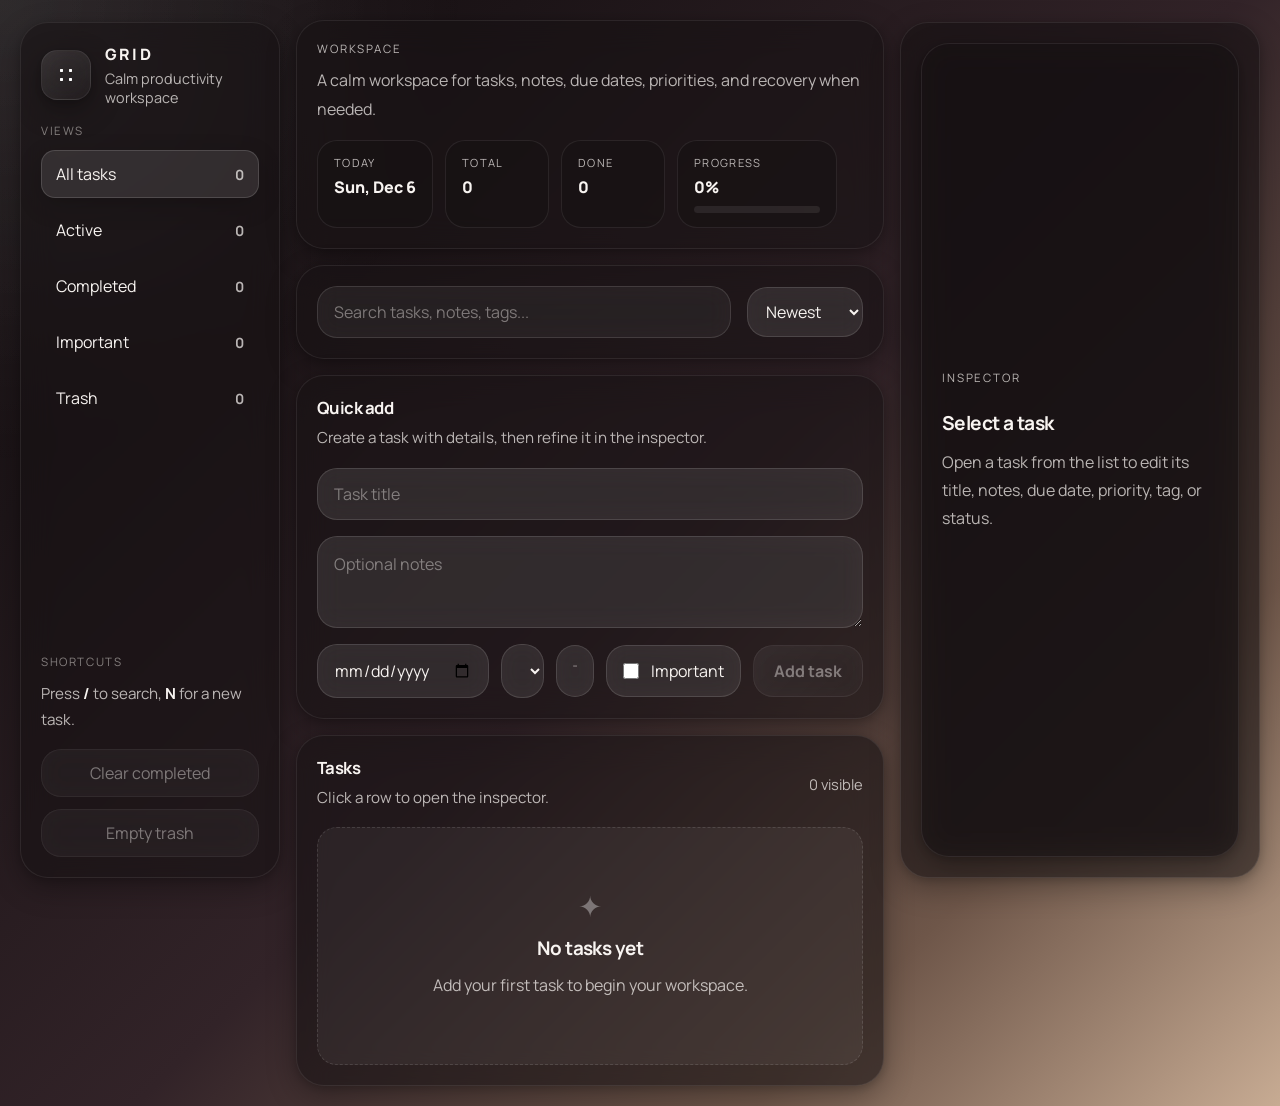
==== commit d2ae5bd7: "changed the colors and style of the application" ====
--- a/dashboard.html
+++ b/dashboard.html
@@ -5,13 +5,14 @@
     <meta charset="UTF-8" />
     <meta name="viewport" content="width=device-width, initial-scale=1.0" />
     <title>GRID • Dashboard</title>
-    <link rel="stylesheet" href="css/dashboard.css" />
+
     <link rel="preconnect" href="https://fonts.googleapis.com">
     <link rel="preconnect" href="https://fonts.gstatic.com" crossorigin>
-
-    <link
-        href="https://fonts.googleapis.com/css2?family=Inter:wght@400;500;600;700;800&family=Manrope:wght@500;600;700;800&display=swap"
+    <link href="https://fonts.googleapis.com/css2?family=Manrope:wght@400;500;600;700;800&display=swap"
         rel="stylesheet">
+
+    <link rel="stylesheet" href="css/global.css" />
+    <link rel="stylesheet" href="css/dashboard.css" />
 </head>
 
 <body>
@@ -21,6 +22,7 @@
                 <div class="logo"></div>
                 <div class="brand-copy">
                     <span class="brand-name">GRID</span>
+                    <span class="brand-subtitle">Calm productivity workspace</span>
                 </div>
             </div>
 
--- a/css/global.css
+++ b/css/global.css
@@ -0,0 +1,124 @@
+* {
+    margin: 0;
+    padding: 0;
+    box-sizing: border-box;
+}
+
+:root {
+    /* ===== Background ===== */
+    --bg:
+        radial-gradient(circle at top left, rgba(255, 255, 255, 0.05), transparent 22%),
+        linear-gradient(135deg,
+            #120d0f 0%,
+            #1d1518 22%,
+            #322328 52%,
+            #6e5649 78%,
+            #c7ab93 100%);
+
+    /* ===== Typography ===== */
+    --text: #f8f4f1;
+    --muted: rgba(248, 244, 241, 0.72);
+    --subtle: rgba(248, 244, 241, 0.48);
+
+    /* ===== Glass Panels ===== */
+    --panel: rgba(24, 18, 20, 0.58);
+    --panel-strong: rgba(34, 25, 29, 0.82);
+
+    --glass: rgba(255, 255, 255, 0.06);
+    --glass-strong: rgba(255, 255, 255, 0.10);
+
+    /* ===== Borders ===== */
+    --border: rgba(255, 255, 255, 0.08);
+    --border-strong: rgba(255, 255, 255, 0.16);
+
+    /* ===== Accent ===== */
+    --accent: #f3d5bf;
+    --accent-text: #1a1315;
+
+    /* ===== Status ===== */
+    --danger: #ffb0b0;
+    --danger-bg: rgba(255, 120, 120, 0.10);
+
+    /* ===== Effects ===== */
+    --shadow:
+        0 10px 30px rgba(0, 0, 0, 0.30),
+        0 2px 10px rgba(0, 0, 0, 0.18);
+
+    --radius: 24px;
+    --radius-lg: 28px;
+}
+
+html,
+body {
+    min-height: 100%;
+}
+
+body {
+    position: relative;
+    min-height: 100dvh;
+    background: var(--bg);
+    color: var(--text);
+    font-family: "Manrope", sans-serif;
+    -webkit-font-smoothing: antialiased;
+    -moz-osx-font-smoothing: grayscale;
+    overflow-x: hidden;
+}
+
+a,
+button {
+    -webkit-tap-highlight-color: transparent;
+}
+
+.hidden {
+    display: none !important;
+}
+
+.logo {
+    width: 50px;
+    height: 50px;
+    border-radius: 16px;
+    position: relative;
+    display: grid;
+    place-items: center;
+    background: linear-gradient(145deg, rgba(255, 255, 255, 0.12), rgba(255, 255, 255, 0.03));
+    border: 1px solid var(--border);
+    backdrop-filter: blur(14px);
+    box-shadow: var(--shadow);
+    user-select: none;
+    flex-shrink: 0;
+}
+
+.logo::before {
+    content: "";
+    width: 18px;
+    height: 18px;
+    border-radius: 6px;
+    background: radial-gradient(circle, white 22%, transparent 24%);
+    background-size: 9px 9px;
+}
+
+.brand {
+    display: flex;
+    align-items: center;
+    gap: 14px;
+}
+
+.brand-name {
+    font-size: 0.95rem;
+    font-weight: 700;
+    letter-spacing: 0.18em;
+    text-transform: uppercase;
+}
+
+.brand-subtitle {
+    color: var(--muted);
+    font-size: 0.9rem;
+}
+
+.glass-card {
+    background: var(--glass);
+    border: 1px solid var(--border);
+    backdrop-filter: blur(16px);
+    box-shadow: var(--shadow);
+    border-radius: var(--radius);
+}
--- a/css/dashboard.css
+++ b/css/dashboard.css
@@ -1,44 +1,10 @@
-* {
-    margin: 0;
-    padding: 0;
-    box-sizing: border-box;
-}
-
-:root {
-    --bg: #f5f4f1;
-    --panel: rgba(255, 255, 255, 0.9);
-    --border: rgba(17, 24, 39, 0.08);
-    --border-strong: rgba(17, 24, 39, 0.12);
-
-    --text: #1f2328;
-    --muted: #5f6672;
-    --subtle: #8c919a;
-
-    --accent: #111827;
-    --accent-text: #ffffff;
-
-    --danger: #b42318;
-    --danger-bg: rgba(180, 35, 24, 0.08);
-
-    --shadow: 0 20px 50px rgba(17, 24, 39, 0.07);
-    --radius-lg: 24px;
-}
-
-html,
-body {
-    min-height: 100%;
-}
-
-body {
-    min-height: 100dvh;
-    background:
-        radial-gradient(circle at top left, rgba(255, 255, 255, 0.9), transparent 28%),
-        radial-gradient(circle at bottom right, rgba(255, 232, 210, 0.28), transparent 30%) var(--bg);
-    color: var(--text);
-    font-family: "Manrope", "Inter", -apple-system, BlinkMacSystemFont, "Segoe UI", sans-serif;
-    -webkit-font-smoothing: antialiased;
-    -moz-osx-font-smoothing: grayscale;
-    overflow-x: hidden;
+body::before {
+    content: "";
+    position: fixed;
+    inset: 0;
+    background: radial-gradient(circle at top left, rgba(255, 255, 255, 0.08), transparent 30%);
+    pointer-events: none;
+    z-index: 0;
 }
 
 button,
@@ -58,6 +24,8 @@
 }
 
 .app-shell {
+    position: relative;
+    z-index: 1;
     display: grid;
     grid-template-columns: 260px minmax(0, 1fr) 360px;
     gap: 16px;
@@ -72,11 +40,11 @@
     top: 22px;
     align-self: start;
     height: calc(100dvh - 44px);
-    background: rgba(255, 255, 255, 0.72);
+    background: var(--panel);
     border: 1px solid var(--border);
     border-radius: var(--radius-lg);
     box-shadow: var(--shadow);
-    backdrop-filter: blur(18px);
+    backdrop-filter: blur(16px);
     padding: 20px;
     display: flex;
     flex-direction: column;
@@ -86,35 +54,13 @@
 .brand {
     display: flex;
     align-items: center;
-    gap: 16px;
-}
-
-.logo {
-    width: 48px;
-    height: 48px;
-    border-radius: 20px;
-    background: linear-gradient(145deg, #111827, #202939);
-    border: 1px solid rgba(255, 255, 255, 0.08);
-    box-shadow: 0 12px 24px rgba(17, 24, 39, 0.18);
-    position: relative;
-    flex-shrink: 0;
-}
-
-.logo::before {
-    content: "✓";
-    position: absolute;
-    inset: 0;
-    display: grid;
-    place-items: center;
-    color: #fff;
-    font-size: 1rem;
-    font-weight: 800;
+    gap: 14px;
 }
 
 .brand-copy {
     display: flex;
     flex-direction: column;
-    gap: 16px;
+    gap: 4px;
 }
 
 .brand-name {
@@ -132,7 +78,7 @@
 .sidebar-section {
     display: flex;
     flex-direction: column;
-    gap: 16px;
+    gap: 12px;
 }
 
 .sidebar-heading {
@@ -145,7 +91,7 @@
 .sidebar-nav {
     display: flex;
     flex-direction: column;
-    gap: 16px;
+    gap: 8px;
 }
 
 .nav-btn {
@@ -163,13 +109,13 @@
 }
 
 .nav-btn:hover {
-    background: rgba(17, 24, 39, 0.04);
+    background: rgba(255, 255, 255, 0.06);
 }
 
 .nav-btn.active {
-    background: #fff;
-    border-color: var(--border-strong);
-    box-shadow: 0 12px 24px rgba(17, 24, 39, 0.05);
+    background: rgba(255, 255, 255, 0.10);
+    border-color: rgba(255, 255, 255, 0.14);
+    box-shadow: 0 8px 24px rgba(0, 0, 0, 0.18);
 }
 
 .nav-count {
@@ -196,7 +142,7 @@
 .sidebar-actions {
     display: flex;
     flex-direction: column;
-    gap: 16px;
+    gap: 12px;
 }
 
 .content {
@@ -207,11 +153,11 @@
 }
 
 .page-header {
-    background: rgba(255, 255, 255, 0.72);
+    background: var(--panel);
     border: 1px solid var(--border);
     border-radius: var(--radius-lg);
     box-shadow: var(--shadow);
-    backdrop-filter: blur(18px);
+    backdrop-filter: blur(16px);
     padding: 20px;
     display: flex;
     align-items: end;
@@ -245,7 +191,7 @@
 
 .header-meta {
     display: flex;
-    gap: 16px;
+    gap: 12px;
     flex-wrap: wrap;
     justify-content: flex-end;
 }
@@ -254,11 +200,11 @@
     min-width: 104px;
     padding: 14px 16px;
     border-radius: 20px;
-    background: rgba(255, 255, 255, 0.88);
+    background: var(--panel);
     border: 1px solid var(--border);
     display: flex;
     flex-direction: column;
-    gap: 16px;
+    gap: 6px;
 }
 
 .meta-pill span {
@@ -280,7 +226,7 @@
 .progress-track {
     width: 100%;
     height: 7px;
-    background: rgba(17, 24, 39, 0.08);
+    background: rgba(255, 255, 255, 0.08);
     border-radius: 20px;
     overflow: hidden;
     margin-top: 2px;
@@ -290,7 +236,7 @@
     width: 0%;
     height: 100%;
     border-radius: inherit;
-    background: linear-gradient(90deg, #111827, #525f7a);
+    background: linear-gradient(90deg, rgba(255, 255, 255, 0.75), rgba(255, 255, 255, 0.35));
     transition: width 0.25s ease;
 }
 
@@ -300,11 +246,11 @@
 .inspector,
 .inspector-empty,
 .inspector-form {
-    background: rgba(255, 255, 255, 0.72);
+    background: var(--panel);
     border: 1px solid var(--border);
     border-radius: var(--radius-lg);
     box-shadow: var(--shadow);
-    backdrop-filter: blur(18px);
+    backdrop-filter: blur(16px);
 }
 
 .toolbar {
@@ -323,31 +269,41 @@
 
 .search-wrap input {
     width: 100%;
-    border: 1px solid rgba(17, 24, 39, 0.09);
-    background: rgba(255, 255, 255, 0.92);
-    color: var(--text);
+    border: 1px solid rgba(255, 255, 255, 0.12);
+    background: rgba(255, 255, 255, 0.06);
+    color: var(--text);
+    backdrop-filter: blur(12px);
     border-radius: 20px;
     padding: 14px 16px;
     outline: none;
     transition: border-color 0.2s ease, box-shadow 0.2s ease;
 }
 
+.search-wrap input::placeholder,
+.composer-grid input::placeholder,
+.composer-grid textarea::placeholder,
+.field input::placeholder,
+.field textarea::placeholder {
+    color: rgba(248, 244, 241, 0.42);
+}
+
 .search-wrap input:focus {
-    border-color: rgba(17, 24, 39, 0.18);
-    box-shadow: 0 0 0 4px rgba(17, 24, 39, 0.04);
+    border-color: rgba(255, 255, 255, 0.22);
+    box-shadow: 0 0 0 4px rgba(255, 255, 255, 0.05);
 }
 
 .toolbar-actions {
     display: flex;
-    gap: 16px;
+    gap: 12px;
     flex-wrap: wrap;
 }
 
 .toolbar-actions select,
 .ghost-btn {
-    border: 1px solid rgba(17, 24, 39, 0.09);
-    background: rgba(255, 255, 255, 0.92);
-    color: var(--text);
+    border: 1px solid rgba(255, 255, 255, 0.12);
+    background: rgba(255, 255, 255, 0.10);
+    color: var(--text);
+    backdrop-filter: blur(12px);
     border-radius: 20px;
     padding: 12px 14px;
     cursor: pointer;
@@ -357,8 +313,8 @@
 .toolbar-actions select:hover,
 .ghost-btn:hover {
     transform: translateY(-1px);
-    background: #fff;
-    border-color: rgba(17, 24, 39, 0.14);
+    background: rgba(255, 255, 255, 0.16);
+    border-color: rgba(255, 255, 255, 0.18);
 }
 
 .ghost-btn:disabled,
@@ -409,9 +365,10 @@
 .composer-grid textarea,
 .composer-grid select {
     width: 100%;
-    border: 1px solid rgba(17, 24, 39, 0.09);
-    background: rgba(255, 255, 255, 0.92);
-    color: var(--text);
+    border: 1px solid rgba(255, 255, 255, 0.12);
+    background: rgba(255, 255, 255, 0.10);
+    color: var(--text);
+    backdrop-filter: blur(12px);
     border-radius: 20px;
     padding: 14px 16px;
     outline: none;
@@ -427,23 +384,24 @@
 .composer-grid input:focus,
 .composer-grid textarea:focus,
 .composer-grid select:focus {
-    border-color: rgba(17, 24, 39, 0.18);
-    box-shadow: 0 0 0 4px rgba(17, 24, 39, 0.04);
+    border-color: rgba(255, 255, 255, 0.22);
+    box-shadow: 0 0 0 4px rgba(255, 255, 255, 0.05);
 }
 
 .composer-row {
     display: grid;
     grid-template-columns: 1.1fr 1fr 0.9fr auto auto;
-    gap: 16px;
+    gap: 12px;
     align-items: center;
 }
 
 .inline-check {
     display: inline-flex;
     align-items: center;
-    gap: 16px;
-    border: 1px solid rgba(17, 24, 39, 0.09);
-    background: rgba(255, 255, 255, 0.92);
+    gap: 12px;
+    border: 1px solid rgba(255, 255, 255, 0.12);
+    background: rgba(255, 255, 255, 0.10);
+    backdrop-filter: blur(12px);
     color: var(--text);
     border-radius: 20px;
     padding: 14px 16px;
@@ -454,8 +412,8 @@
 
 .inline-check:hover {
     transform: translateY(-1px);
-    background: #fff;
-    border-color: rgba(17, 24, 39, 0.14);
+    background: rgba(255, 255, 255, 0.16);
+    border-color: rgba(255, 255, 255, 0.18);
 }
 
 .inline-check input {
@@ -465,9 +423,12 @@
 }
 
 #createTaskBtn {
-    border: none;
-    background: var(--accent);
-    color: var(--accent-text);
+    border: 1px solid rgba(255, 255, 255, 0.14);
+    background: linear-gradient(135deg,
+            rgba(255, 255, 255, 0.16),
+            rgba(255, 255, 255, 0.08));
+    color: var(--text);
+    backdrop-filter: blur(12px);
     border-radius: 20px;
     padding: 14px 20px;
     font-weight: 700;
@@ -486,7 +447,7 @@
     align-items: center;
     justify-content: space-between;
     margin-bottom: 16px;
-    gap: 16px;
+    gap: 12px;
 }
 
 .section-head span {
@@ -497,14 +458,15 @@
 .task-list {
     display: flex;
     flex-direction: column;
-    gap: 16px;
+    gap: 12px;
 }
 
 .task-row {
-    background: rgba(255, 255, 255, 0.94);
-    border: 1px solid rgba(17, 24, 39, 0.08);
-    border-radius: 20px;
-    padding: 20px;
+    background: rgba(26, 20, 22, 0.72);
+    backdrop-filter: blur(12px);
+    border: 1px solid rgba(255, 255, 255, 0.10);
+    border-radius: 20px;
+    padding: 18px;
     display: grid;
     grid-template-columns: minmax(0, 1fr) auto;
     gap: 16px;
@@ -517,20 +479,20 @@
 
 .task-row:hover {
     transform: translateY(-1px);
-    border-color: rgba(17, 24, 39, 0.12);
+    border-color: rgba(255, 255, 255, 0.18);
     box-shadow: 0 12px 24px rgba(17, 24, 39, 0.05);
 }
 
 .task-row.selected {
-    border-color: rgba(17, 24, 39, 0.18);
-    box-shadow: 0 0 0 4px rgba(17, 24, 39, 0.035);
+    background: rgba(255, 255, 255, 0.08);
+    border-color: var(--border-strong);
+    box-shadow: 0 0 0 4px rgba(255, 255, 255, 0.05);
 }
 
 .task-row.completed {
-    background: rgba(247, 248, 250, 0.96);
-    opacity: 0.68;
+    background: rgba(255, 255, 255, 0.06);
+    opacity: 0.72;
     transform: scale(0.995);
-
 }
 
 .task-row.trashed {
@@ -542,13 +504,13 @@
 }
 
 .task-row.overdue {
-    border-left: 4px solid rgba(180, 35, 24, 0.45);
+    border-left: 4px solid rgba(255, 180, 180, 0.55);
 }
 
 .task-main {
     display: flex;
     align-items: flex-start;
-    gap: 16px;
+    gap: 14px;
     min-width: 0;
 }
 
@@ -559,8 +521,8 @@
     height: 22px;
     margin-top: 3px;
     border-radius: 20px;
-    border: 1.5px solid rgba(17, 24, 39, 0.18);
-    background: #fff;
+    border: 1.5px solid rgba(255, 255, 255, 0.22);
+    background: rgba(255, 255, 255, 0.06);
     position: relative;
     flex-shrink: 0;
     cursor: pointer;
@@ -572,8 +534,8 @@
 }
 
 .task-checkbox:checked {
-    background: var(--accent);
-    border-color: var(--accent);
+    background: rgba(255, 255, 255, 0.92);
+    border-color: rgba(255, 255, 255, 0.92);
 }
 
 .task-checkbox:checked::after {
@@ -582,7 +544,7 @@
     inset: 0;
     display: grid;
     place-items: center;
-    color: #fff;
+    color: #161012;
     font-size: 12px;
     font-weight: 900;
 }
@@ -616,58 +578,58 @@
 .task-meta {
     display: flex;
     flex-wrap: wrap;
-    gap: 16px;
+    gap: 8px;
     margin-top: 10px;
 }
 
 .badge {
     display: inline-flex;
     align-items: center;
-    gap: 16px;
-    border-radius: 20px;
-    border: 1px solid rgba(17, 24, 39, 0.08);
-    background: rgba(17, 24, 39, 0.03);
+    gap: 6px;
+    border-radius: 999px;
+    border: 1px solid rgba(255, 255, 255, 0.10);
+    background: rgba(255, 255, 255, 0.06);
     color: var(--text);
     padding: 5px 9px;
     font-size: 0.74rem;
     white-space: nowrap;
-    opacity: 0.82;
-
+    opacity: 0.88;
 }
 
 .badge.overdue {
     background: var(--danger-bg);
-    border-color: rgba(180, 35, 24, 0.16);
+    border-color: rgba(255, 180, 180, 0.22);
     color: var(--danger);
 }
 
 .badge.priority-low {
-    background: rgba(59, 130, 246, 0.08);
+    background: rgba(59, 130, 246, 0.10);
 }
 
 .badge.priority-medium {
-    background: rgba(245, 158, 11, 0.08);
+    background: rgba(245, 158, 11, 0.10);
 }
 
 .badge.priority-high {
-    background: rgba(249, 115, 22, 0.08);
+    background: rgba(249, 115, 22, 0.10);
 }
 
 .badge.priority-urgent {
-    background: rgba(180, 35, 24, 0.08);
+    background: rgba(255, 180, 180, 0.10);
     color: var(--danger);
 }
 
 .task-actions {
     display: flex;
-    gap: 16px;
+    gap: 8px;
     flex-wrap: wrap;
     justify-content: flex-end;
 }
 
 .task-action {
-    border: 1px solid rgba(17, 24, 39, 0.08);
-    background: rgba(255, 255, 255, 0.92);
+    border: 1px solid rgba(255, 255, 255, 0.12);
+    background: rgba(255, 255, 255, 0.10);
+    backdrop-filter: blur(12px);
     color: var(--text);
     border-radius: 12px;
     padding: 9px 12px;
@@ -678,18 +640,18 @@
 }
 
 .task-action:hover {
-    background: #fff;
-    border-color: rgba(17, 24, 39, 0.14);
+    background: rgba(255, 255, 255, 0.16);
+    border-color: rgba(255, 255, 255, 0.18);
 }
 
 .task-action.important.active {
-    background: rgba(245, 158, 11, 0.12);
-    border-color: rgba(245, 158, 11, 0.18);
+    background: rgba(245, 158, 11, 0.14);
+    border-color: rgba(245, 158, 11, 0.20);
 }
 
 .task-action.delete:hover {
     background: var(--danger-bg);
-    border-color: rgba(180, 35, 24, 0.16);
+    border-color: rgba(255, 180, 180, 0.22);
     color: var(--danger);
 }
 
@@ -697,8 +659,8 @@
     text-align: center;
     padding: 64px 22px;
     border-radius: 20px;
-    border: 1px dashed rgba(17, 24, 39, 0.12);
-    background: rgba(255, 255, 255, 0.55);
+    border: 1px dashed rgba(255, 255, 255, 0.12);
+    background: rgba(255, 255, 255, 0.05);
     position: relative;
     overflow: hidden;
 }
@@ -709,7 +671,7 @@
     font-size: 1.8rem;
     line-height: 1;
     margin-bottom: 14px;
-    color: rgba(17, 24, 39, 0.35);
+    color: rgba(255, 255, 255, 0.35);
 }
 
 .empty-state h3 {
@@ -745,7 +707,7 @@
     display: flex;
     flex-direction: column;
     justify-content: center;
-    gap: 16px;
+    gap: 12px;
 }
 
 .inspector-empty h3,
@@ -762,7 +724,7 @@
 .inspector-form {
     display: flex;
     flex-direction: column;
-    gap: 18px;
+    gap: 16px;
     overflow: auto;
 }
 
@@ -784,7 +746,7 @@
 .field {
     display: flex;
     flex-direction: column;
-    gap: 16px;
+    gap: 8px;
 }
 
 .field span {
@@ -799,8 +761,9 @@
 .field textarea,
 .field select {
     width: 100%;
-    border: 1px solid rgba(17, 24, 39, 0.06);
-    background: rgba(255, 255, 255, 0.92);
+    border: 1px solid rgba(255, 255, 255, 0.12);
+    background: rgba(255, 255, 255, 0.10);
+    backdrop-filter: blur(12px);
     color: var(--text);
     border-radius: 20px;
     padding: 12px 14px;
@@ -817,20 +780,20 @@
 .field input:focus,
 .field textarea:focus,
 .field select:focus {
-    border-color: rgba(17, 24, 39, 0.18);
-    box-shadow: 0 0 0 4px rgba(17, 24, 39, 0.04);
+    border-color: rgba(255, 255, 255, 0.22);
+    box-shadow: 0 0 0 4px rgba(255, 255, 255, 0.05);
 }
 
 .field-grid {
     display: grid;
     grid-template-columns: 1fr 1fr;
-    gap: 16px;
+    gap: 12px;
 }
 
 .checkbox-line {
     display: flex;
     align-items: center;
-    gap: 16px;
+    gap: 12px;
     padding: 10px 2px;
     color: var(--text);
 }
@@ -844,18 +807,18 @@
 .inspector-meta {
     display: grid;
     grid-template-columns: 1fr 1fr;
-    gap: 16px;
+    gap: 12px;
     padding-top: 6px;
 }
 
 .inspector-meta div {
     padding: 12px 14px;
     border-radius: 20px;
-    background: rgba(17, 24, 39, 0.03);
-    border: 1px solid rgba(17, 24, 39, 0.06);
-    display: flex;
-    flex-direction: column;
-    gap: 16px;
+    background: rgba(255, 255, 255, 0.06);
+    border: 1px solid rgba(255, 255, 255, 0.08);
+    display: flex;
+    flex-direction: column;
+    gap: 6px;
 }
 
 .inspector-meta span {
@@ -874,7 +837,7 @@
 
 .inspector-actions {
     display: flex;
-    gap: 16px;
+    gap: 12px;
     margin-top: 4px;
 }
 
@@ -884,25 +847,27 @@
     border-radius: 20px;
     padding: 12px 14px;
     cursor: pointer;
-    border: 1px solid rgba(17, 24, 39, 0.08);
+    border: 1px solid rgba(255, 255, 255, 0.08);
     font-weight: 700;
     transition: transform 0.18s ease, background 0.18s ease, border-color 0.18s ease;
 }
 
 .soft-btn {
-    background: rgba(255, 255, 255, 0.92);
+    background: rgba(255, 255, 255, 0.10);
+    backdrop-filter: blur(12px);
     color: var(--text);
 }
 
 .danger-btn {
-    background: rgba(255, 255, 255, 0.92);
+    background: rgba(255, 255, 255, 0.10);
+    backdrop-filter: blur(12px);
     color: var(--danger);
 }
 
 .soft-btn:hover,
 .danger-btn:hover {
     transform: translateY(-1px);
-    border-color: rgba(17, 24, 39, 0.14);
+    border-color: rgba(255, 255, 255, 0.18);
 }
 
 .danger-btn:hover {
@@ -919,7 +884,7 @@
     z-index: 50;
     display: flex;
     align-items: center;
-    gap: 16px;
+    gap: 12px;
     padding: 14px 16px;
     border-radius: 20px;
     background: rgba(17, 24, 39, 0.92);
@@ -939,7 +904,7 @@
 .toast button {
     border: none;
     background: white;
-    color: #111827;
+    color: #161012;
     border-radius: 20px;
     padding: 10px 14px;
     cursor: pointer;
@@ -958,108 +923,19 @@
     }
 }
 
-@media (max-width: 1240px) {
-    .app-shell {
-        grid-template-columns: 240px minmax(0, 1fr);
-    }
-
-    .inspector {
-        grid-column: 1 / -1;
-        position: relative;
-        top: 0;
-        height: auto;
-    }
-}
-
-@media (max-width: 860px) {
-    .app-shell {
-        grid-template-columns: 1fr;
-    }
-
-    .sidebar {
-        position: relative;
-        top: 0;
-        height: auto;
-    }
-
-    .composer-row {
-        grid-template-columns: 1fr 1fr;
-    }
-
-    .composer-row #createTaskBtn {
-        grid-column: 1 / -1;
-    }
-}
-
-@media (max-width: 620px) {
-    .app-shell {
-        padding: 20px;
-        gap: 16px;
-    }
-
-    .page-header,
-    .toolbar,
-    .composer-card,
-    .workspace-card,
-    .sidebar,
-    .inspector {
-        border-radius: 20px;
-    }
-
-    .page-header,
-    .composer-card,
-    .workspace-card,
-    .toolbar,
-    .inspector,
-    .sidebar {
-        padding: 20px;
-    }
-
-    .header-meta {
-        justify-content: flex-start;
-    }
-
-    .composer-row {
-        grid-template-columns: 1fr;
-    }
-
-    .task-row {
-        grid-template-columns: 1fr;
-    }
-
-    .task-actions {
-        justify-content: flex-start;
-    }
-
-    .task-action {
-        flex: 1;
-        justify-content: center;
-    }
-
-    .field-grid,
-    .inspector-meta {
-        grid-template-columns: 1fr;
-    }
-
-    .toast {
-        width: calc(100% - 28px);
-        justify-content: space-between;
-    }
-}
-
 .workspace-card {
     scroll-margin-top: 18px;
 }
 
 .task-row.selected {
-    background: rgba(255, 255, 255, 0.98);
-    border-color: rgba(17, 24, 39, 0.18);
-    box-shadow: 0 0 0 4px rgba(17, 24, 39, 0.04);
+    background: var(--panel-strong);
+    border-color: var(--border-strong);
+    box-shadow: 0 0 0 4px rgba(255, 255, 255, 0.05);
 }
 
 .task-row:focus-within {
-    border-color: rgba(17, 24, 39, 0.18);
-    box-shadow: 0 0 0 4px rgba(17, 24, 39, 0.03);
+    border-color: rgba(255, 255, 255, 0.22);
+    box-shadow: 0 0 0 4px rgba(255, 255, 255, 0.04);
 }
 
 .nav-btn:focus-visible,
@@ -1074,8 +950,97 @@
 .field input:focus-visible,
 .field textarea:focus-visible,
 .field select:focus-visible {
-    outline: 2px solid rgba(17, 24, 39, 0.18);
+    outline: 2px solid rgba(255, 255, 255, 0.20);
     outline-offset: 2px;
+}
+
+@media (max-width: 1240px) {
+    .app-shell {
+        grid-template-columns: 240px minmax(0, 1fr);
+    }
+
+    .inspector {
+        grid-column: 1 / -1;
+        position: relative;
+        top: 0;
+        height: auto;
+    }
+}
+
+@media (max-width: 860px) {
+    .app-shell {
+        grid-template-columns: 1fr;
+    }
+
+    .sidebar {
+        position: relative;
+        top: 0;
+        height: auto;
+    }
+
+    .composer-row {
+        grid-template-columns: 1fr 1fr;
+    }
+
+    .composer-row #createTaskBtn {
+        grid-column: 1 / -1;
+    }
+}
+
+@media (max-width: 620px) {
+    .app-shell {
+        padding: 16px;
+        gap: 16px;
+    }
+
+    .page-header,
+    .toolbar,
+    .composer-card,
+    .workspace-card,
+    .sidebar,
+    .inspector {
+        border-radius: 20px;
+    }
+
+    .page-header,
+    .composer-card,
+    .workspace-card,
+    .toolbar,
+    .inspector,
+    .sidebar {
+        padding: 18px;
+    }
+
+    .header-meta {
+        justify-content: flex-start;
+    }
+
+    .composer-row {
+        grid-template-columns: 1fr;
+    }
+
+    .task-row {
+        grid-template-columns: 1fr;
+    }
+
+    .task-actions {
+        justify-content: flex-start;
+    }
+
+    .task-action {
+        flex: 1;
+        justify-content: center;
+    }
+
+    .field-grid,
+    .inspector-meta {
+        grid-template-columns: 1fr;
+    }
+
+    .toast {
+        width: calc(100% - 28px);
+        justify-content: space-between;
+    }
 }
 
 @media (prefers-reduced-motion: reduce) {
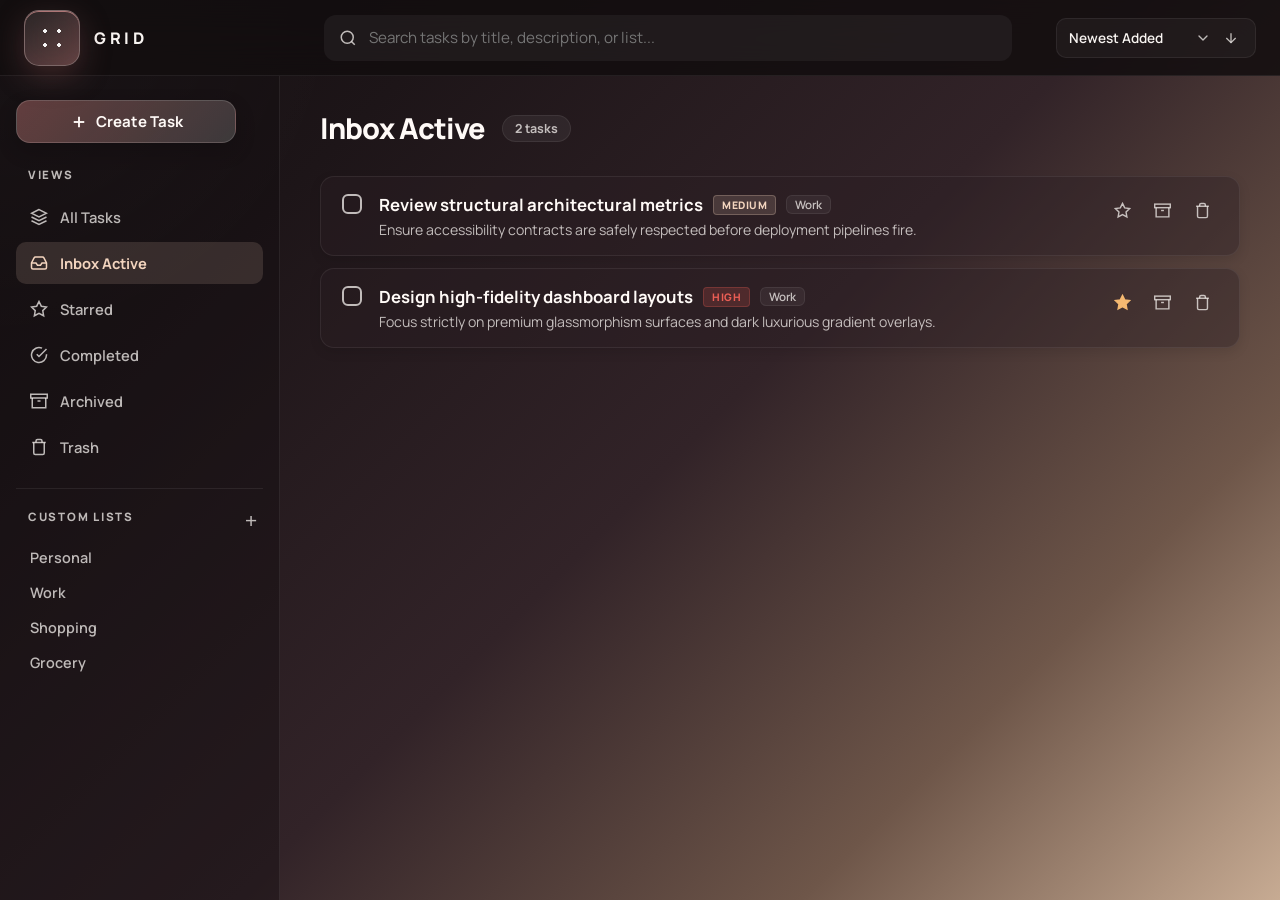
==== commit 7768369a: "Completed the dashboard, made it professional." ====
--- a/dashboard.html
+++ b/dashboard.html
@@ -5,256 +5,194 @@
     <meta charset="UTF-8" />
     <meta name="viewport" content="width=device-width, initial-scale=1.0" />
     <title>GRID • Dashboard</title>
-
-    <link rel="preconnect" href="https://fonts.googleapis.com">
-    <link rel="preconnect" href="https://fonts.gstatic.com" crossorigin>
     <link href="https://fonts.googleapis.com/css2?family=Manrope:wght@400;500;600;700;800&display=swap"
         rel="stylesheet">
-
     <link rel="stylesheet" href="css/global.css" />
     <link rel="stylesheet" href="css/dashboard.css" />
 </head>
 
 <body>
-    <div class="app-shell">
-        <aside class="sidebar">
-            <div class="brand">
+    <header class="topbar">
+        <div class="topbar-left">
+            <button class="sidebar-toggle" id="sidebarToggle" aria-label="Toggle Navigation Sidebar">
                 <div class="logo"></div>
-                <div class="brand-copy">
-                    <span class="brand-name">GRID</span>
-                    <span class="brand-subtitle">Calm productivity workspace</span>
-                </div>
+                <span class="brand-name">GRID</span>
+            </button>
+        </div>
+
+        <div class="topbar-center">
+            <div class="search-container">
+                <svg class="search-icon" viewBox="0 0 24 24" fill="none" stroke="currentColor" stroke-width="2">
+                    <circle cx="11" cy="11" r="8"></circle>
+                    <line x1="21" y1="21" x2="16.65" y2="16.65"></line>
+                </svg>
+                <input type="text" id="searchInput" placeholder="Search tasks by title, description, or list..."
+                    autocomplete="off">
+                <button id="clearSearchBtn" class="clear-search-btn" aria-label="Clear search"
+                    title="Clear Search">&times;</button>
             </div>
+        </div>
 
-            <div class="sidebar-section">
-                <div class="sidebar-heading">Views</div>
+        <div class="topbar-right">
+            <div class="sort-filter-group">
+                <select id="sortBy" class="control-select" title="Sort Criteria">
+                    <option value="newest">Newest Added</option>
+                    <option value="alpha">Alphabetical (A-Z)</option>
+                    <option value="priority">Priority Order</option>
+                </select>
+                <button id="sortOrderToggle" class="icon-toggle-btn" title="Toggle Sort Order Direction"
+                    aria-label="Toggle order direction">
+                    <svg id="sortOrderIcon" viewBox="0 0 24 24" fill="none" stroke="currentColor" stroke-width="2">
+                        <line x1="12" y1="5" x2="12" y2="19"></line>
+                        <polyline points="19 12 12 19 5 12"></polyline>
+                    </svg>
+                </button>
+            </div>
+        </div>
+    </header>
 
-                <nav class="sidebar-nav" id="sidebarNav">
-                    <button class="nav-btn active" data-filter="all" type="button">
-                        <span>All tasks</span>
-                        <span class="nav-count" id="countAll">0</span>
+    <div class="app-container">
+        <aside class="sidebar" id="sidebarPanel">
+            <div class="sidebar-scroll-wrapper">
+                <button id="openCreateModalBtn" class="create-task-btn">
+                    <svg viewBox="0 0 24 24" fill="none" stroke="currentColor" stroke-width="2.5">
+                        <line x1="12" y1="5" x2="12" y2="19"></line>
+                        <line x1="5" y1="12" x2="19" y2="12"></line>
+                    </svg>
+                    <span>Create Task</span>
+                </button>
+
+                <nav class="sidebar-nav">
+                    <div class="nav-section-title">Views</div>
+                    <button class="nav-item active" data-view="all">
+                        <svg viewBox="0 0 24 24" fill="none" stroke="currentColor" stroke-width="2">
+                            <path d="M12 2L2 7l10 5 10-5-10-5zM2 17l10 5 10-5M2 12l10 5 10-5"></path>
+                        </svg>
+                        <span>All Tasks</span>
                     </button>
-                    <button class="nav-btn" data-filter="active" type="button">
-                        <span>Active</span>
-                        <span class="nav-count" id="countActive">0</span>
+                    <button class="nav-item" data-view="inbox">
+                        <svg viewBox="0 0 24 24" fill="none" stroke="currentColor" stroke-width="2">
+                            <polyline points="22 12 16 12 14 15 10 15 8 12 2 12"></polyline>
+                            <path
+                                d="M5.45 5.11L2 12v6a2 2 0 0 0 2 2h16a2 2 0 0 0 2-2v-6l-3.45-6.89A2 2 0 0 0 16.76 4H7.24a2 2 0 0 0-1.79 1.11z">
+                            </path>
+                        </svg>
+                        <span>Inbox Active</span>
                     </button>
-                    <button class="nav-btn" data-filter="completed" type="button">
+                    <button class="nav-item" data-view="starred">
+                        <svg viewBox="0 0 24 24" fill="none" stroke="currentColor" stroke-width="2">
+                            <polygon
+                                points="12 2 15.09 8.26 22 9.27 17 14.14 18.18 21.02 12 17.77 5.82 21.02 7 14.14 2 9.27 8.91 8.26 12 2">
+                            </polygon>
+                        </svg>
+                        <span>Starred</span>
+                    </button>
+                    <button class="nav-item" data-view="completed">
+                        <svg viewBox="0 0 24 24" fill="none" stroke="currentColor" stroke-width="2">
+                            <path d="M22 11.08V12a10 10 0 1 1-5.93-9.14"></path>
+                            <polyline points="22 4 12 14.01 9 11.01"></polyline>
+                        </svg>
                         <span>Completed</span>
-                        <span class="nav-count" id="countCompleted">0</span>
                     </button>
-                    <button class="nav-btn" data-filter="important" type="button">
-                        <span>Important</span>
-                        <span class="nav-count" id="countImportant">0</span>
+                    <button class="nav-item" data-view="archived">
+                        <svg viewBox="0 0 24 24" fill="none" stroke="currentColor" stroke-width="2">
+                            <polyline points="21 8 21 21 3 21 3 8"></polyline>
+                            <rect x="1" y="3" width="22" height="5"></rect>
+                            <line x1="10" y1="12" x2="14" y2="12"></line>
+                        </svg>
+                        <span>Archived</span>
                     </button>
-                    <button class="nav-btn" data-filter="trash" type="button">
+                    <button class="nav-item" data-view="trash">
+                        <svg viewBox="0 0 24 24" fill="none" stroke="currentColor" stroke-width="2">
+                            <polyline points="3 6 5 6 21 6"></polyline>
+                            <path d="M19 6v14a2 2 0 0 1-2 2H7a2 2 0 0 1-2-2V6m3 0V4a2 2 0 0 1 2-2h4a2 2 0 0 1 2 2v2">
+                            </path>
+                        </svg>
                         <span>Trash</span>
-                        <span class="nav-count" id="countTrash">0</span>
                     </button>
                 </nav>
-            </div>
 
-            <div class="sidebar-section sidebar-note">
-                <div class="sidebar-heading">Shortcuts</div>
-                <p>
-                    Press <strong>/</strong> to search, <strong>N</strong> for a new task.
-                </p>
-            </div>
-
-            <div class="sidebar-section sidebar-actions">
-                <button class="ghost-btn full-width" id="clearCompletedBtn" type="button">
-                    Clear completed
-                </button>
-                <button class="ghost-btn full-width" id="emptyTrashBtn" type="button">
-                    Empty trash
-                </button>
+                <div class="sidebar-divider"></div>
+                <div class="lists-section">
+                    <div class="lists-header">
+                        <span class="nav-section-title">Custom Lists</span>
+                        <button id="addListBtn" title="Create New List" aria-label="Add custom list">+</button>
+                    </div>
+                    <div id="customListsContainer" class="custom-lists-list">
+                    </div>
+                </div>
             </div>
         </aside>
 
-        <main class="content">
-            <header class="page-header">
-                <div>
-                    <p class="eyebrow">WORKSPACE</p>
-                    <p class="page-description">
-                        A calm workspace for tasks, notes, due dates, priorities, and recovery when needed.
-                    </p>
+        <main class="center-content">
+            <div class="view-header-row">
+                <h2 id="currentViewTitle">All Tasks</h2>
+                <span id="taskCounter" class="task-counter-pill">0 tasks</span>
+            </div>
+
+            <div id="taskList" class="task-list-grid">
+            </div>
+        </main>
+
+        <aside class="inspector-panel" id="inspectorPanel">
+            <div class="inspector-header">
+                <h3>Task Details</h3>
+                <button id="closeInspectorBtn" class="close-btn" aria-label="Close details view">&times;</button>
+            </div>
+            <div id="inspectorContent" class="inspector-body">
+            </div>
+        </aside>
+    </div>
+
+    <div class="modal-overlay" id="taskModal">
+        <div class="modal-window">
+            <div class="modal-header">
+                <h3 id="modalTitle">Create Task</h3>
+                <button id="closeModalBtn" class="close-btn" aria-label="Close modal dialog">&times;</button>
+            </div>
+            <form id="taskForm" class="modal-body">
+                <input type="hidden" id="formTaskId" value="">
+
+                <div class="form-group">
+                    <label for="taskTitleInput">Task Title *</label>
+                    <input type="text" id="taskTitleInput" placeholder="What needs to be done?" required
+                        maxLength="120">
                 </div>
 
-                <div class="header-meta">
-                    <div class="meta-pill">
-                        <span>Today</span>
-                        <strong id="todayDate">—</strong>
-                    </div>
-                    <div class="meta-pill">
-                        <span>Total</span>
-                        <strong id="taskCount">0</strong>
-                    </div>
-                    <div class="meta-pill">
-                        <span>Done</span>
-                        <strong id="completedCount">0</strong>
-                    </div>
-                    <div class="meta-pill progress-pill">
-                        <span>Progress</span>
-                        <strong id="progressLabel">0%</strong>
-                        <div class="progress-track">
-                            <div class="progress-fill" id="progressBar"></div>
-                        </div>
-                    </div>
-                </div>
-            </header>
-
-            <section class="toolbar">
-                <div class="search-wrap">
-                    <input type="search" id="taskSearch" placeholder="Search tasks, notes, tags..."
-                        autocomplete="off" />
+                <div class="form-group">
+                    <label for="taskDescInput">Description</label>
+                    <textarea id="taskDescInput" rows="4"
+                        placeholder="Add explicit details or notes here..."></textarea>
                 </div>
 
-                <div class="toolbar-actions">
-                    <select id="taskSort" aria-label="Sort tasks">
-                        <option value="newest">Newest</option>
-                        <option value="oldest">Oldest</option>
-                        <option value="due">Due date</option>
-                        <option value="priority">Priority</option>
-                        <option value="title">Title</option>
-                    </select>
+                <div class="form-row">
+                    <div class="form-group">
+                        <label for="taskCategorySelect">Assign List</label>
+                        <select id="taskCategorySelect">
+                            <option value="">None (Unassigned)</option>
+                        </select>
+                    </div>
 
-                    <button class="ghost-btn hidden" id="clearSearchBtn" type="button">
-                        Clear search
-                    </button>
-                </div>
-            </section>
-
-            <section class="composer-card">
-                <div class="composer-head">
-                    <div>
-                        <h2>Quick add</h2>
-                        <p>Create a task with details, then refine it in the inspector.</p>
+                    <div class="form-group">
+                        <label for="taskPrioritySelect">Priority Level</label>
+                        <select id="taskPrioritySelect">
+                            <option value="low">Low Priority</option>
+                            <option value="medium" selected>Medium Priority</option>
+                            <option value="high">High Priority</option>
+                        </select>
                     </div>
                 </div>
 
-                <div class="composer-grid">
-                    <input type="text" id="newTaskTitle" placeholder="Task title" autocomplete="off" />
-
-                    <textarea id="newTaskNotes" rows="2" placeholder="Optional notes"></textarea>
-
-                    <div class="composer-row">
-                        <input type="date" id="newTaskDue" />
-                        <select id="newTaskPriority">
-                            <option value="low">Low priority</option>
-                            <option value="medium" selected>Medium priority</option>
-                            <option value="high">High priority</option>
-                            <option value="urgent">Urgent</option>
-                        </select>
-                        <input type="text" id="newTaskTag" placeholder="Tag" autocomplete="off" />
-                        <label class="inline-check">
-                            <input type="checkbox" id="newTaskImportant" />
-                            <span>Important</span>
-                        </label>
-                        <button id="createTaskBtn" type="button" disabled>Add task</button>
-                    </div>
-                </div>
-            </section>
-
-            <section class="workspace-card">
-                <div class="section-head">
-                    <div>
-                        <h2>Tasks</h2>
-                        <p>Click a row to open the inspector.</p>
-                    </div>
-                    <span id="visibleCount">0 visible</span>
-                </div>
-
-                <div class="task-list" id="taskList"></div>
-
-                <div class="empty-state hidden" id="emptyState">
-                    <h3 id="emptyTitle">No tasks yet</h3>
-                    <p id="emptyText">Add your first task to begin your workspace.</p>
-                </div>
-            </section>
-        </main>
-
-        <aside class="inspector">
-            <div class="inspector-empty" id="inspectorEmpty">
-                <p class="eyebrow">Inspector</p>
-                <h3>Select a task</h3>
-                <p>
-                    Open a task from the list to edit its title, notes, due date, priority, tag, or status.
-                </p>
-            </div>
-
-            <form class="inspector-form hidden" id="inspectorForm">
-                <div class="inspector-head">
-                    <p class="eyebrow">Inspector</p>
-                    <h3>Task details</h3>
-                </div>
-
-                <label class="field">
-                    <span>Title</span>
-                    <input type="text" id="detailTitle" />
-                </label>
-
-                <label class="field">
-                    <span>Notes</span>
-                    <textarea id="detailNotes" rows="6"></textarea>
-                </label>
-
-                <div class="field-grid">
-                    <label class="field">
-                        <span>Due date</span>
-                        <input type="date" id="detailDue" />
-                    </label>
-
-                    <label class="field">
-                        <span>Priority</span>
-                        <select id="detailPriority">
-                            <option value="low">Low</option>
-                            <option value="medium">Medium</option>
-                            <option value="high">High</option>
-                            <option value="urgent">Urgent</option>
-                        </select>
-                    </label>
-                </div>
-
-                <label class="field">
-                    <span>Tag</span>
-                    <input type="text" id="detailTag" />
-                </label>
-
-                <label class="checkbox-line">
-                    <input type="checkbox" id="detailImportant" />
-                    <span>Mark as important</span>
-                </label>
-
-                <label class="checkbox-line">
-                    <input type="checkbox" id="detailCompleted" />
-                    <span>Mark as completed</span>
-                </label>
-
-                <div class="inspector-meta">
-                    <div>
-                        <span>Created</span>
-                        <strong id="detailCreated">—</strong>
-                    </div>
-                    <div>
-                        <span>Updated</span>
-                        <strong id="detailUpdated">—</strong>
-                    </div>
-                </div>
-
-                <div class="inspector-actions">
-                    <button type="button" class="soft-btn hidden" id="restoreTaskBtn">Restore</button>
-                    <button type="button" class="soft-btn" id="duplicateTaskBtn">Duplicate</button>
-                    <button type="button" class="danger-btn" id="deleteTaskBtn">Move to trash</button>
+                <div class="modal-footer">
+                    <button type="button" id="cancelModalBtn" class="btn btn-secondary">Cancel</button>
+                    <button type="submit" id="submitModalBtn" class="btn btn-primary">Save Task</button>
                 </div>
             </form>
-        </aside>
+        </div>
     </div>
 
-    <div class="toast" id="toast" aria-live="polite" aria-atomic="true">
-        <span id="toastMessage">Task moved to trash</span>
-        <button type="button" id="toastUndoBtn">Undo</button>
-    </div>
-
-    <script src="js/app.js"></script>
+    <div id="toastContainer" class="toast-stack"></div>
+    <script src="js/dashboard.js"></script>
 </body>
 
 </html>
--- a/css/global.css
+++ b/css/global.css
@@ -5,9 +5,10 @@
 }
 
 :root {
-    /* ===== Background ===== */
     --bg:
-        radial-gradient(circle at top left, rgba(255, 255, 255, 0.05), transparent 22%),
+        radial-gradient(circle at top left,
+            rgba(255, 255, 255, 0.04),
+            transparent 22%),
         linear-gradient(135deg,
             #120d0f 0%,
             #1d1518 22%,
@@ -15,86 +16,25 @@
             #6e5649 78%,
             #c7ab93 100%);
 
-    /* ===== Typography ===== */
     --text: #f8f4f1;
-    --muted: rgba(248, 244, 241, 0.72);
-    --subtle: rgba(248, 244, 241, 0.48);
-
-    /* ===== Glass Panels ===== */
-    --panel: rgba(24, 18, 20, 0.58);
-    --panel-strong: rgba(34, 25, 29, 0.82);
-
-    --glass: rgba(255, 255, 255, 0.06);
-    --glass-strong: rgba(255, 255, 255, 0.10);
-
-    /* ===== Borders ===== */
-    --border: rgba(255, 255, 255, 0.08);
-    --border-strong: rgba(255, 255, 255, 0.16);
-
-    /* ===== Accent ===== */
+    --muted: rgba(248, 244, 241, 0.74);
     --accent: #f3d5bf;
     --accent-text: #1a1315;
-
-    /* ===== Status ===== */
-    --danger: #ffb0b0;
-    --danger-bg: rgba(255, 120, 120, 0.10);
-
-    /* ===== Effects ===== */
-    --shadow:
-        0 10px 30px rgba(0, 0, 0, 0.30),
-        0 2px 10px rgba(0, 0, 0, 0.18);
-
-    --radius: 24px;
-    --radius-lg: 28px;
+    --font-main: "Manrope", sans-serif;
 }
 
 html,
 body {
     min-height: 100%;
+    font-family: var(--font-main);
+    -webkit-font-smoothing: antialiased;
+    -moz-osx-font-smoothing: grayscale;
 }
 
-body {
-    position: relative;
-    min-height: 100dvh;
-    background: var(--bg);
-    color: var(--text);
-    font-family: "Manrope", sans-serif;
-    -webkit-font-smoothing: antialiased;
-    -moz-osx-font-smoothing: grayscale;
-    overflow-x: hidden;
-}
-
-a,
-button {
-    -webkit-tap-highlight-color: transparent;
-}
-
-.hidden {
-    display: none !important;
-}
-
-.logo {
-    width: 50px;
-    height: 50px;
-    border-radius: 16px;
-    position: relative;
-    display: grid;
-    place-items: center;
-    background: linear-gradient(145deg, rgba(255, 255, 255, 0.12), rgba(255, 255, 255, 0.03));
-    border: 1px solid var(--border);
-    backdrop-filter: blur(14px);
-    box-shadow: var(--shadow);
-    user-select: none;
-    flex-shrink: 0;
-}
-
-.logo::before {
-    content: "";
-    width: 18px;
-    height: 18px;
-    border-radius: 6px;
-    background: radial-gradient(circle, white 22%, transparent 24%);
-    background-size: 9px 9px;
+body.light-theme {
+    --bg: #f4f4f5;
+    --text: #111111;
+    --muted: #555555;
 }
 
 .brand {
@@ -103,22 +43,60 @@
     gap: 14px;
 }
 
-.brand-name {
-    font-size: 0.95rem;
-    font-weight: 700;
-    letter-spacing: 0.18em;
-    text-transform: uppercase;
+.logo {
+    width: 56px;
+    height: 56px;
+    border-radius: 15px;
+    position: relative;
+    overflow: hidden;
+    flex-shrink: 0;
+
+    display: flex;
+    align-items: center;
+    justify-content: center;
+
+    background:
+        linear-gradient(145deg,
+            rgba(58, 54, 54, 0.616),
+            rgba(174, 115, 115, 0.522));
+
+    border: 1px solid rgba(129, 108, 108, 0.934);
+    backdrop-filter: blur(18px);
+
+    box-shadow:
+        inset 0 1px 0 rgba(195, 131, 131, 0.849),
+        0 10px 30px rgba(121, 75, 75, 0.418);
 }
 
-.brand-subtitle {
-    color: var(--muted);
-    font-size: 0.9rem;
+/* logo symbol */
+
+.logo::before {
+    content: "";
+    width: 24px;
+    height: 24px;
+    border-radius: 12px;
+    background:
+        radial-gradient(circle at 5px 5px,
+            rgba(255, 255, 255, 0.95) 0 2px,
+            transparent 2.1px),
+
+        radial-gradient(circle at 19px 5px,
+            rgba(255, 255, 255, 0.95) 0 2px,
+            transparent 2.1px),
+
+        radial-gradient(circle at 5px 19px,
+            rgba(255, 255, 255, 0.95) 0 2px,
+            transparent 2.1px),
+
+        radial-gradient(circle at 19px 19px,
+            rgba(255, 255, 255, 0.95) 0 2px,
+            transparent 2.1px);
 }
 
-.glass-card {
-    background: var(--glass);
-    border: 1px solid var(--border);
-    backdrop-filter: blur(16px);
-    box-shadow: var(--shadow);
-    border-radius: var(--radius);
+.brand-name {
+    color: var(--text);
+    font-size: 1rem;
+    font-weight: 800;
+    letter-spacing: 0.22em;
+    text-transform: uppercase;
 }
--- a/css/dashboard.css
+++ b/css/dashboard.css
@@ -1,1055 +1,1124 @@
-body::before {
-    content: "";
+body {
+    background: var(--bg);
+    color: var(--text);
+    overflow-x: hidden;
+}
+
+:root {
+    --topbar-height: 76px;
+    --sidebar-width: 280px;
+    --inspector-width: 380px;
+    --glass-bg: rgba(26, 19, 21, 0.45);
+    --glass-border: rgba(255, 255, 255, 0.07);
+    --surface-card: rgba(43, 32, 36, 0.4);
+    --surface-hover: rgba(243, 213, 191, 0.08);
+    --shadow-premium: 0 16px 40px rgba(0, 0, 0, 0.45);
+}
+
+html {
+    scroll-behavior: smooth;
+}
+
+*,
+*::before,
+*::after {
+    box-sizing: border-box;
+}
+
+.topbar {
     position: fixed;
-    inset: 0;
-    background: radial-gradient(circle at top left, rgba(255, 255, 255, 0.08), transparent 30%);
-    pointer-events: none;
-    z-index: 0;
-}
-
-button,
-input,
-textarea,
-select {
-    font: inherit;
-}
-
-button,
-a {
-    -webkit-tap-highlight-color: transparent;
-}
-
-.hidden {
-    display: none !important;
-}
-
-.app-shell {
+    top: 0;
+    left: 0;
+    right: 0;
+    height: calc(var(--topbar-height) + env(safe-area-inset-top));
+    background: rgba(18, 13, 15, 0.85);
+    backdrop-filter: blur(20px);
+    -webkit-backdrop-filter: blur(20px);
+    border-bottom: 1px solid var(--glass-border);
+    display: grid;
+    grid-template-columns: var(--sidebar-width) 1fr auto;
+    align-items: center;
+    padding: 0 24px 0 0;
+    z-index: 100;
+}
+
+.topbar-left {
+    padding-left: 24px;
+    display: flex;
+    align-items: center;
+}
+
+.sidebar-toggle {
+    background: transparent;
+    border: none;
+    display: flex;
+    align-items: center;
+    gap: 14px;
+    cursor: pointer;
+    text-align: left;
+    outline: none;
+    padding: 4px;
+    border-radius: 8px;
+}
+
+.sidebar-toggle:focus-visible {
+    box-shadow: 0 0 0 2px var(--accent);
+}
+
+.topbar-center {
+    display: flex;
+    justify-content: center;
+    width: 100%;
+    max-width: 720px;
+    margin: 0 auto;
+    padding: 0 16px;
+}
+
+.search-container {
     position: relative;
-    z-index: 1;
-    display: grid;
-    grid-template-columns: 260px minmax(0, 1fr) 360px;
-    gap: 16px;
-    width: min(1520px, 100%);
-    margin: 0 auto;
-    padding: 20px;
-    min-height: 100dvh;
+    width: 100%;
+    display: flex;
+    align-items: center;
+    background: rgba(255, 255, 255, 0.05);
+    border: 1px solid transparent;
+    border-radius: 12px;
+    padding: 0 14px;
+    transition: background 0.2s, border-color 0.2s;
+}
+
+.search-container:focus-within {
+    background: rgba(26, 19, 21, 0.9);
+    border-color: rgba(243, 213, 191, 0.35);
+    box-shadow: 0 4px 20px rgba(0, 0, 0, 0.2);
+}
+
+.search-icon {
+    width: 18px;
+    height: 18px;
+    color: var(--muted);
+    flex-shrink: 0;
+}
+
+.search-container input {
+    width: 100%;
+    height: 44px;
+    background: transparent;
+    border: none;
+    outline: none;
+    color: var(--text);
+    font-family: var(--font-main);
+    font-size: 0.95rem;
+    padding: 0 12px;
+}
+
+.clear-search-btn {
+    background: transparent;
+    border: none;
+    color: var(--muted);
+    font-size: 1.4rem;
+    cursor: pointer;
+    padding: 0 4px;
+    display: none;
+}
+
+.clear-search-btn:hover {
+    color: var(--text);
+}
+
+.topbar-right {
+    display: flex;
+    align-items: center;
+    gap: 12px;
+}
+
+.sort-filter-group {
+    display: flex;
+    align-items: center;
+    background: rgba(255, 255, 255, 0.04);
+    border: 1px solid var(--glass-border);
+    border-radius: 10px;
+    padding: 2px 8px 2px 4px;
+}
+
+.control-select {
+    background: transparent;
+    border: none;
+    outline: none;
+    color: var(--text);
+    font-family: var(--font-main);
+    font-size: 0.85rem;
+    font-weight: 600;
+    padding: 8px 24px 8px 8px;
+    cursor: pointer;
+    appearance: none;
+    -webkit-appearance: none;
+    background-image: url("data:image/svg+xml;utf8,<svg xmlns='http://www.w3.org/2000/svg' width='16' height='16' viewBox='0 0 24 24' fill='none' stroke='rgba(248,244,241,0.74)' stroke-width='2' stroke-linecap='round' stroke-linejoin='round'><polyline points='6 9 12 15 18 9'></polyline></svg>");
+    background-repeat: no-repeat;
+    background-position: right 4px center;
+}
+
+.control-select option {
+    background-color: #1a1315 !important;
+    color: #f8f4f1 !important;
+}
+
+.icon-toggle-btn {
+    background: transparent;
+    border: none;
+    color: var(--muted);
+    width: 32px;
+    height: 32px;
+    border-radius: 8px;
+    display: flex;
+    align-items: center;
+    justify-content: center;
+    cursor: pointer;
+    transition: background 0.2s, color 0.2s;
+}
+
+.icon-toggle-btn:hover {
+    background: rgba(255, 255, 255, 0.06);
+    color: var(--text);
+}
+
+.icon-toggle-btn svg {
+    width: 16px;
+    height: 16px;
+    transition: transform 0.2s;
+}
+
+.app-container {
+    position: fixed;
+    top: calc(var(--topbar-height) + env(safe-area-inset-top));
+    bottom: 0;
+    left: 0;
+    right: 0;
+    display: flex;
+    overflow: hidden;
 }
 
 .sidebar {
-    position: sticky;
-    top: 22px;
-    align-self: start;
-    height: calc(100dvh - 44px);
-    background: var(--panel);
-    border: 1px solid var(--border);
-    border-radius: var(--radius-lg);
-    box-shadow: var(--shadow);
-    backdrop-filter: blur(16px);
-    padding: 20px;
-    display: flex;
-    flex-direction: column;
-    gap: 16px;
-}
-
-.brand {
-    display: flex;
-    align-items: center;
-    gap: 14px;
-}
-
-.brand-copy {
+    width: var(--sidebar-width);
+    height: 100%;
+    background: rgba(18, 13, 15, 0.4);
+    border-right: 1px solid var(--glass-border);
+    flex-shrink: 0;
+    transition: transform 0.3s cubic-bezier(0.4, 0, 0.2, 1);
+    z-index: 80;
+}
+
+.sidebar-scroll-wrapper {
+    height: 100%;
+    overflow-y: auto;
+    overflow-x: hidden;
+    padding: 24px 16px;
+}
+
+
+.create-task-btn {
+    display: flex;
+    flex-direction: row;
+    align-items: center;
+    justify-content: center;
+    gap: 8px;
+    width: 100%;
+    max-width: 220px;
+    box-sizing: border-box;
+    padding: 10px 16px;
+    border-radius: 14px;
+    background: linear-gradient(135deg, rgba(118, 73, 73, 0.8), rgba(87, 85, 85, 0.6));
+    border: 1px solid rgba(255, 255, 255, 0.15);
+    color: #fffaf7;
+    font-family: var(--font-main);
+    font-size: 15px;
+    font-weight: 700;
+    cursor: pointer;
+    margin-bottom: 24px;
+    box-shadow: 0 8px 20px rgba(0, 0, 0, 0.2);
+    transition: transform 0.2s, box-shadow 0.2s, background 0.2s;
+}
+
+.create-task-btn svg {
+    width: 18px;
+    height: 18px;
+    flex-shrink: 0;
+}
+
+.create-task-btn:hover {
+    transform: translateY(-1px);
+    background: linear-gradient(135deg, rgba(140, 88, 88, 0.9), rgba(105, 102, 102, 0.7));
+    box-shadow: 0 12px 24px rgba(0, 0, 0, 0.3);
+}
+
+.nav-section-title {
+    font-size: 0.72rem;
+    text-transform: uppercase;
+    letter-spacing: 0.15em;
+    color: var(--muted);
+    font-weight: 800;
+    padding-left: 12px;
+    margin-bottom: 10px;
+}
+
+.sidebar-nav {
     display: flex;
     flex-direction: column;
     gap: 4px;
 }
 
-.brand-name {
-    font-size: 0.98rem;
+.nav-item {
+    width: 100%;
+    padding: 11px 14px;
+    border-radius: 10px;
+    background: transparent;
+    border: none;
+    color: var(--muted);
+    font-family: var(--font-main);
+    font-size: 0.92rem;
+    font-weight: 600;
+    display: flex;
+    align-items: center;
+    gap: 12px;
+    cursor: pointer;
+    text-align: left;
+    transition: background 0.2s, color 0.2s;
+}
+
+.nav-item:hover {
+    background: var(--surface-hover);
+    color: var(--text);
+}
+
+.nav-item.active {
+    background: rgba(243, 213, 191, 0.14);
+    color: var(--accent);
+    font-weight: 700;
+}
+
+.nav-item svg {
+    width: 18px;
+    height: 18px;
+    flex-shrink: 0;
+}
+
+.sidebar-divider {
+    height: 1px;
+    background: var(--glass-border);
+    margin: 20px 0;
+}
+
+.lists-header {
+    display: flex;
+    align-items: center;
+    justify-content: space-between;
+    margin-bottom: 8px;
+}
+
+#addListBtn {
+    background: transparent;
+    border: none;
+    color: var(--muted);
+    font-size: 1.3rem;
+    cursor: pointer;
+    line-height: 1;
+    width: 24px;
+    height: 24px;
+    border-radius: 6px;
+    display: flex;
+    align-items: center;
+    justify-content: center;
+}
+
+#addListBtn:hover {
+    background: rgba(255, 255, 255, 0.05);
+    color: var(--text);
+}
+
+.custom-lists-list {
+    display: flex;
+    flex-direction: column;
+    gap: 4px;
+}
+
+.list-item-row {
+    display: flex;
+    align-items: center;
+    justify-content: space-between;
+    width: 100%;
+    padding: 4px 6px 4px 14px;
+    border-radius: 8px;
+    cursor: pointer;
+    transition: background 0.2s;
+    font-size: 0.9rem;
+    color: var(--muted);
+    font-weight: 600;
+    border: none;
+    background: transparent;
+    text-align: left;
+}
+
+.list-item-row:hover,
+.list-item-row.active {
+    background: rgba(255, 255, 255, 0.04);
+    color: var(--text);
+}
+
+.list-item-row.active {
+    border-left: 3px solid var(--accent);
+    border-radius: 0 8px 8px 0;
+    padding-left: 11px;
+}
+
+.list-actions {
+    display: flex;
+    gap: 2px;
+    opacity: 0;
+    transition: opacity 0.2s;
+}
+
+.list-item-row:hover .list-actions {
+    opacity: 1;
+}
+
+.list-action-btn {
+    background: transparent;
+    border: none;
+    color: var(--muted);
+    padding: 4px;
+    cursor: pointer;
+    border-radius: 4px;
+}
+
+.list-action-btn:hover {
+    background: rgba(255, 255, 255, 0.1);
+    color: var(--text);
+}
+
+.center-content {
+    flex: 1;
+    height: 100%;
+    min-height: 0;
+    overflow-y: auto;
+    padding: 32px 40px;
+    transition: padding 0.3s ease;
+}
+
+.view-header-row {
+    display: flex;
+    align-items: center;
+    gap: 16px;
+    margin-bottom: 28px;
+}
+
+.view-header-row h2 {
+    font-size: 1.8rem;
     font-weight: 800;
-    letter-spacing: 0.14em;
-    text-transform: uppercase;
-}
-
-.brand-subtitle {
-    color: var(--muted);
-    font-size: 0.9rem;
-}
-
-.sidebar-section {
+    letter-spacing: -0.03em;
+    color: #fffaf7;
+}
+
+.task-counter-pill {
+    background: rgba(255, 255, 255, 0.06);
+    border: 1px solid var(--glass-border);
+    padding: 4px 12px;
+    border-radius: 99px;
+    font-size: 0.78rem;
+    font-weight: 700;
+    color: var(--muted);
+}
+
+.task-list-grid {
     display: flex;
     flex-direction: column;
     gap: 12px;
 }
 
-.sidebar-heading {
-    text-transform: uppercase;
-    letter-spacing: 0.14em;
-    font-size: 0.72rem;
-    color: var(--subtle);
-}
-
-.sidebar-nav {
-    display: flex;
-    flex-direction: column;
-    gap: 8px;
-}
-
-.nav-btn {
-    width: 100%;
-    border: 1px solid transparent;
-    background: transparent;
-    color: var(--text);
+.task-card {
+    background: var(--surface-card);
+    border: 1px solid var(--glass-border);
     border-radius: 14px;
-    padding: 12px 14px;
-    display: flex;
-    align-items: center;
-    justify-content: space-between;
-    cursor: pointer;
-    transition: background 0.2s ease, border-color 0.2s ease;
-}
-
-.nav-btn:hover {
-    background: rgba(255, 255, 255, 0.06);
-}
-
-.nav-btn.active {
-    background: rgba(255, 255, 255, 0.10);
-    border-color: rgba(255, 255, 255, 0.14);
-    box-shadow: 0 8px 24px rgba(0, 0, 0, 0.18);
-}
-
-.nav-count {
-    color: var(--muted);
-    font-size: 0.88rem;
-    font-weight: 700;
-}
-
-.sidebar-note {
-    margin-top: auto;
-    padding-top: 12px;
-}
-
-.sidebar-note p {
-    color: var(--muted);
-    line-height: 1.7;
-    font-size: 0.95rem;
-}
-
-.sidebar-note strong {
-    color: var(--text);
-}
-
-.sidebar-actions {
-    display: flex;
-    flex-direction: column;
-    gap: 12px;
-}
-
-.content {
-    display: flex;
-    flex-direction: column;
+    padding: 16px 20px;
+    display: grid;
+    grid-template-columns: auto 1fr auto;
+    align-items: start;
     gap: 16px;
-    min-width: 0;
-}
-
-.page-header {
-    background: var(--panel);
-    border: 1px solid var(--border);
-    border-radius: var(--radius-lg);
-    box-shadow: var(--shadow);
-    backdrop-filter: blur(16px);
-    padding: 20px;
-    display: flex;
-    align-items: end;
-    justify-content: space-between;
-    gap: 16px;
-    flex-wrap: wrap;
-}
-
-.eyebrow {
-    text-transform: uppercase;
-    letter-spacing: 0.16em;
-    font-size: 0.72rem;
-    color: var(--muted);
-    margin-bottom: 10px;
-}
-
-.page-header h1 {
-    font-size: clamp(1.8rem, 3vw, 2.8rem);
-    max-width: 620px;
-    line-height: 1.05;
-    letter-spacing: -0.06em;
-    margin-bottom: 14px;
-}
-
-.page-description {
-    max-width: 700px;
-    color: var(--muted);
-    line-height: 1.8;
-    font-size: 1rem;
-}
-
-.header-meta {
-    display: flex;
-    gap: 12px;
-    flex-wrap: wrap;
-    justify-content: flex-end;
-}
-
-.meta-pill {
-    min-width: 104px;
-    padding: 14px 16px;
-    border-radius: 20px;
-    background: var(--panel);
-    border: 1px solid var(--border);
-    display: flex;
-    flex-direction: column;
-    gap: 6px;
-}
-
-.meta-pill span {
-    text-transform: uppercase;
-    letter-spacing: 0.12em;
-    font-size: 0.7rem;
-    color: var(--muted);
-}
-
-.meta-pill strong {
-    font-size: 1rem;
-    font-weight: 800;
-}
-
-.progress-pill {
-    min-width: 160px;
-}
-
-.progress-track {
-    width: 100%;
-    height: 7px;
-    background: rgba(255, 255, 255, 0.08);
-    border-radius: 20px;
-    overflow: hidden;
-    margin-top: 2px;
-}
-
-.progress-fill {
-    width: 0%;
-    height: 100%;
-    border-radius: inherit;
-    background: linear-gradient(90deg, rgba(255, 255, 255, 0.75), rgba(255, 255, 255, 0.35));
-    transition: width 0.25s ease;
-}
-
-.toolbar,
-.composer-card,
-.workspace-card,
-.inspector,
-.inspector-empty,
-.inspector-form {
-    background: var(--panel);
-    border: 1px solid var(--border);
-    border-radius: var(--radius-lg);
-    box-shadow: var(--shadow);
-    backdrop-filter: blur(16px);
-}
-
-.toolbar {
-    padding: 20px;
-    display: flex;
-    gap: 16px;
-    align-items: center;
-    justify-content: space-between;
-    flex-wrap: wrap;
-}
-
-.search-wrap {
-    flex: 1;
-    min-width: min(100%, 320px);
-}
-
-.search-wrap input {
-    width: 100%;
-    border: 1px solid rgba(255, 255, 255, 0.12);
-    background: rgba(255, 255, 255, 0.06);
-    color: var(--text);
-    backdrop-filter: blur(12px);
-    border-radius: 20px;
-    padding: 14px 16px;
-    outline: none;
-    transition: border-color 0.2s ease, box-shadow 0.2s ease;
-}
-
-.search-wrap input::placeholder,
-.composer-grid input::placeholder,
-.composer-grid textarea::placeholder,
-.field input::placeholder,
-.field textarea::placeholder {
-    color: rgba(248, 244, 241, 0.42);
-}
-
-.search-wrap input:focus {
-    border-color: rgba(255, 255, 255, 0.22);
-    box-shadow: 0 0 0 4px rgba(255, 255, 255, 0.05);
-}
-
-.toolbar-actions {
-    display: flex;
-    gap: 12px;
-    flex-wrap: wrap;
-}
-
-.toolbar-actions select,
-.ghost-btn {
-    border: 1px solid rgba(255, 255, 255, 0.12);
-    background: rgba(255, 255, 255, 0.10);
-    color: var(--text);
-    backdrop-filter: blur(12px);
-    border-radius: 20px;
-    padding: 12px 14px;
-    cursor: pointer;
-    transition: background 0.2s ease, transform 0.2s ease, border-color 0.2s ease, opacity 0.2s ease;
-}
-
-.toolbar-actions select:hover,
-.ghost-btn:hover {
-    transform: translateY(-1px);
-    background: rgba(255, 255, 255, 0.16);
-    border-color: rgba(255, 255, 255, 0.18);
-}
-
-.ghost-btn:disabled,
-#createTaskBtn:disabled,
-.task-action:disabled,
-.soft-btn:disabled,
-.danger-btn:disabled {
-    opacity: 0.45;
-    cursor: not-allowed;
-    transform: none;
-    box-shadow: none;
-}
-
-.full-width {
-    width: 100%;
-}
-
-.composer-card,
-.workspace-card {
-    padding: 20px;
-}
-
-.composer-head {
-    margin-bottom: 18px;
-}
-
-.composer-head h2,
-.section-head h2 {
-    font-size: 1.05rem;
-    letter-spacing: -0.03em;
-    margin-bottom: 6px;
-}
-
-.composer-head p,
-.section-head p {
-    color: var(--muted);
-    line-height: 1.7;
-    font-size: 0.95rem;
-}
-
-.composer-grid {
-    display: flex;
-    flex-direction: column;
-    gap: 16px;
-}
-
-.composer-grid input,
-.composer-grid textarea,
-.composer-grid select {
-    width: 100%;
-    border: 1px solid rgba(255, 255, 255, 0.12);
-    background: rgba(255, 255, 255, 0.10);
-    color: var(--text);
-    backdrop-filter: blur(12px);
-    border-radius: 20px;
-    padding: 14px 16px;
-    outline: none;
-    transition: border-color 0.2s ease, box-shadow 0.2s ease, transform 0.2s ease;
-}
-
-.composer-grid textarea {
-    resize: vertical;
-    min-height: 92px;
-    line-height: 1.7;
-}
-
-.composer-grid input:focus,
-.composer-grid textarea:focus,
-.composer-grid select:focus {
-    border-color: rgba(255, 255, 255, 0.22);
-    box-shadow: 0 0 0 4px rgba(255, 255, 255, 0.05);
-}
-
-.composer-row {
-    display: grid;
-    grid-template-columns: 1.1fr 1fr 0.9fr auto auto;
-    gap: 12px;
-    align-items: center;
-}
-
-.inline-check {
-    display: inline-flex;
-    align-items: center;
-    gap: 12px;
-    border: 1px solid rgba(255, 255, 255, 0.12);
-    background: rgba(255, 255, 255, 0.10);
-    backdrop-filter: blur(12px);
-    color: var(--text);
-    border-radius: 20px;
-    padding: 14px 16px;
-    cursor: pointer;
-    user-select: none;
-    transition: transform 0.18s ease, border-color 0.18s ease, background 0.18s ease;
-}
-
-.inline-check:hover {
-    transform: translateY(-1px);
-    background: rgba(255, 255, 255, 0.16);
-    border-color: rgba(255, 255, 255, 0.18);
-}
-
-.inline-check input {
-    width: 16px;
-    height: 16px;
-    accent-color: var(--accent);
-}
-
-#createTaskBtn {
-    border: 1px solid rgba(255, 255, 255, 0.14);
-    background: linear-gradient(135deg,
-            rgba(255, 255, 255, 0.16),
-            rgba(255, 255, 255, 0.08));
-    color: var(--text);
-    backdrop-filter: blur(12px);
-    border-radius: 20px;
-    padding: 14px 20px;
-    font-weight: 700;
-    cursor: pointer;
-    transition: transform 0.2s ease, opacity 0.2s ease, box-shadow 0.2s ease;
-    box-shadow: 0 14px 24px rgba(17, 24, 39, 0.12);
-}
-
-#createTaskBtn:hover:not(:disabled) {
-    transform: translateY(-1px);
-    opacity: 0.96;
-}
-
-.section-head {
-    display: flex;
-    align-items: center;
-    justify-content: space-between;
-    margin-bottom: 16px;
-    gap: 12px;
-}
-
-.section-head span {
-    color: var(--muted);
-    font-size: 0.92rem;
-}
-
-.task-list {
-    display: flex;
-    flex-direction: column;
-    gap: 12px;
-}
-
-.task-row {
-    background: rgba(26, 20, 22, 0.72);
-    backdrop-filter: blur(12px);
-    border: 1px solid rgba(255, 255, 255, 0.10);
-    border-radius: 20px;
-    padding: 18px;
-    display: grid;
-    grid-template-columns: minmax(0, 1fr) auto;
-    gap: 16px;
-    align-items: start;
-    cursor: pointer;
-    transition: transform 0.18s ease, border-color 0.18s ease, box-shadow 0.18s ease, background 0.18s ease, opacity 0.18s ease;
-    animation: fadeUp 0.22s ease;
+    cursor: pointer;
+    box-shadow: 0 4px 12px rgba(0, 0, 0, 0.1);
+    transition: transform 0.2s, border-color 0.2s, background-color 0.2s, box-shadow 0.2s;
+}
+
+.task-card:hover {
+    transform: translateY(-2px) scale(1.005);
+    border-color: rgba(243, 213, 191, 0.2);
+    background-color: rgba(56, 42, 47, 0.5);
+    box-shadow: 0 8px 24px rgba(0, 0, 0, 0.2);
+}
+
+.task-card.active-inspection {
+    border-color: rgba(243, 213, 191, 0.4);
+    background-color: rgba(64, 48, 54, 0.6);
+}
+
+.task-card.state-completed {
+    opacity: 0.55;
+}
+
+.task-card.state-completed .task-title {
+    text-decoration: line-through;
+    color: var(--muted);
+}
+
+.checkbox-container {
+    display: flex;
+    align-items: center;
+    justify-content: center;
+    width: 22px;
+    height: 22px;
     position: relative;
-}
-
-.task-row:hover {
-    transform: translateY(-1px);
-    border-color: rgba(255, 255, 255, 0.18);
-    box-shadow: 0 12px 24px rgba(17, 24, 39, 0.05);
-}
-
-.task-row.selected {
-    background: rgba(255, 255, 255, 0.08);
-    border-color: var(--border-strong);
-    box-shadow: 0 0 0 4px rgba(255, 255, 255, 0.05);
-}
-
-.task-row.completed {
-    background: rgba(255, 255, 255, 0.06);
-    opacity: 0.72;
-    transform: scale(0.995);
-}
-
-.task-row.trashed {
-    opacity: 0.78;
-}
-
-.task-row.important {
-    border-left: 4px solid rgba(245, 158, 11, 0.55);
-}
-
-.task-row.overdue {
-    border-left: 4px solid rgba(255, 180, 180, 0.55);
-}
-
-.task-main {
-    display: flex;
-    align-items: flex-start;
-    gap: 14px;
-    min-width: 0;
 }
 
 .task-checkbox {
     appearance: none;
     -webkit-appearance: none;
-    width: 22px;
-    height: 22px;
-    margin-top: 3px;
+    width: 20px;
+    height: 20px;
+    border: 2px solid var(--muted);
+    border-radius: 6px;
+    outline: none;
+    cursor: pointer;
+    transition: background 0.2s, border-color 0.2s;
+    background: transparent;
+}
+
+.task-checkbox:checked {
+    background: var(--accent);
+    border-color: var(--accent);
+}
+
+.task-checkbox:checked::after {
+    content: "";
+    position: absolute;
+    width: 5px;
+    height: 10px;
+    border: solid var(--accent-text);
+    border-width: 0 2px 2px 0;
+    transform: rotate(45deg);
+    top: 4px;
+    left: 8px;
+}
+
+.task-card-main {
+    overflow: hidden;
+}
+
+.task-card-title-row {
+    display: flex;
+    align-items: center;
+    gap: 10px;
+    margin-bottom: 4px;
+}
+
+.task-title {
+    font-size: 1.05rem;
+    font-weight: 700;
+    color: #fffaf7;
+    white-space: nowrap;
+    overflow: hidden;
+    text-overflow: ellipsis;
+}
+
+.priority-tag {
+    font-size: 0.65rem;
+    font-weight: 800;
+    text-transform: uppercase;
+    padding: 2px 8px;
+    border-radius: 4px;
+    letter-spacing: 0.05em;
+    flex-shrink: 0;
+}
+
+.priority-tag.priority-high {
+    background: rgba(235, 94, 85, 0.18);
+    color: #eb5e55;
+    border: 1px solid rgba(235, 94, 85, 0.25);
+}
+
+.priority-tag.priority-medium {
+    background: rgba(243, 213, 191, 0.15);
+    color: var(--accent);
+    border: 1px solid rgba(243, 213, 191, 0.25);
+}
+
+.priority-tag.priority-low {
+    background: rgba(255, 255, 255, 0.06);
+    color: var(--muted);
+    border: 1px solid var(--glass-border);
+}
+
+.list-category-tag {
+    font-size: 0.72rem;
+    font-weight: 600;
+    background: rgba(255, 255, 255, 0.05);
+    border: 1px solid var(--glass-border);
+    color: var(--muted);
+    padding: 1px 8px;
+    border-radius: 6px;
+}
+
+.task-snippet {
+    font-size: 0.88rem;
+    color: var(--muted);
+    white-space: nowrap;
+    overflow: hidden;
+    text-overflow: ellipsis;
+}
+
+.task-card-actions {
+    display: flex;
+    align-items: center;
+    margin-left: auto;
+    gap: 6px;
+}
+
+.card-action-btn {
+    background: transparent;
+    border: none;
+    color: var(--muted);
+    width: 34px;
+    height: 34px;
+    border-radius: 8px;
+    display: flex;
+    align-items: center;
+    justify-content: center;
+    cursor: pointer;
+    transition: background 0.15s, color 0.15s;
+}
+
+.card-action-btn:hover {
+    background: rgba(255, 255, 255, 0.06);
+    color: var(--text);
+}
+
+.card-action-btn.starred-active {
+    color: #f5b971;
+}
+
+.card-action-btn svg {
+    width: 17px;
+    height: 17px;
+}
+
+.empty-state-frame {
+    text-align: center;
+    padding: 60px 20px;
+    color: var(--muted);
+    min-height: clamp(320px, 60vh, 700px);
+    display: flex;
+    flex-direction: column;
+    align-items: center;
+    justify-content: center;
+}
+
+.empty-state-frame svg {
+    width: 48px;
+    height: 48px;
+    margin-bottom: 16px;
+    opacity: 0.4;
+}
+
+.empty-state-frame h4 {
+    color: #fffaf7;
+    margin-bottom: 6px;
+    font-size: 1.1rem;
+}
+
+.inspector-panel {
+    width: 0;
+    opacity: 0;
+    pointer-events: none;
+    overflow: hidden;
+    transform: translateX(40px);
+    height: 100%;
+    background: rgba(26, 19, 21, 0.75);
+    backdrop-filter: blur(24px);
+    -webkit-backdrop-filter: blur(24px);
+    border-left: 0 solid var(--glass-border);
+    display: flex;
+    flex-direction: column;
+    transition:
+        width 0.3s cubic-bezier(0.4, 0, 0.2, 1),
+        border-width 0.3s ease,
+        transform 0.3s ease,
+        opacity 0.2s ease;
+    flex-shrink: 0;
+    z-index: 90;
+}
+
+.inspector-panel.panel-open {
+    width: var(--inspector-width);
+    border-left-width: 1px;
+    transform: translateX(0);
+    opacity: 1;
+    pointer-events: auto;
+
+}
+
+.inspector-header {
+    min-height: var(--topbar-height);
+    padding: 0 24px;
+    display: flex;
+    align-items: center;
+    justify-content: space-between;
+    border-bottom: 1px solid var(--glass-border);
+    flex-shrink: 0;
+}
+
+.inspector-header h3 {
+    font-size: 1.1rem;
+    font-weight: 700;
+    color: #fffaf7;
+}
+
+.close-btn {
+    background: transparent;
+    border: none;
+    color: var(--muted);
+    font-size: 1.6rem;
+    cursor: pointer;
+    line-height: 1;
+    width: 32px;
+    height: 32px;
+    border-radius: 50%;
+    display: flex;
+    align-items: center;
+    justify-content: center;
+}
+
+.close-btn:hover {
+    background: rgba(255, 255, 255, 0.06);
+    color: var(--text);
+}
+
+.inspector-body {
+    flex: 1;
+    overflow-y: auto;
+    min-height: 0;
+    padding: 28px 24px;
+    display: flex;
+    flex-direction: column;
+    gap: 20px;
+}
+
+.inspector-meta-box {
+    background: rgba(255, 255, 255, 0.03);
+    border: 1px solid var(--glass-border);
+    border-radius: 12px;
+    padding: 16px;
+    display: flex;
+    flex-direction: column;
+    gap: 12px;
+}
+
+.meta-row {
+    display: flex;
+    justify-content: space-between;
+    align-items: center;
+    font-size: 0.88rem;
+}
+
+.meta-label {
+    color: var(--muted);
+    font-weight: 500;
+}
+
+.inspector-title {
+    font-size: 1.4rem;
+    font-weight: 800;
+    color: #fffaf7;
+    line-height: 1.25;
+}
+
+.inspector-desc {
+    font-size: 0.95rem;
+    line-height: 1.7;
+    color: var(--muted);
+    white-space: pre-wrap;
+    background: rgba(0, 0, 0, 0.15);
+    padding: 14px;
+    border-radius: 10px;
+    border: 1px solid rgba(255, 255, 255, 0.02);
+}
+
+.inspector-actions-footer {
+    margin-top: auto;
+    display: flex;
+    flex-direction: column;
+    gap: 10px;
+    padding-top: 20px;
+}
+
+.modal-overlay {
+    position: fixed;
+    inset: 0;
+    background: rgba(12, 8, 9, 0.75);
+    backdrop-filter: blur(8px);
+    display: flex;
+    align-items: center;
+    justify-content: center;
+    z-index: 200;
+    opacity: 0;
+    pointer-events: none;
+    transition: opacity 0.25s ease;
+}
+
+.modal-overlay.modal-active {
+    opacity: 1;
+    pointer-events: auto;
+}
+
+.modal-window {
+    background: #1c1517;
+    border: 1px solid rgba(255, 255, 255, 0.08);
     border-radius: 20px;
-    border: 1.5px solid rgba(255, 255, 255, 0.22);
-    background: rgba(255, 255, 255, 0.06);
-    position: relative;
-    flex-shrink: 0;
-    cursor: pointer;
-    transition: transform 0.18s ease, background 0.18s ease, border-color 0.18s ease;
-}
-
-.task-checkbox:hover {
-    transform: scale(1.04);
-}
-
-.task-checkbox:checked {
-    background: rgba(255, 255, 255, 0.92);
-    border-color: rgba(255, 255, 255, 0.92);
-}
-
-.task-checkbox:checked::after {
-    content: "✓";
-    position: absolute;
+    width: 100%;
+    max-width: 540px;
+    max-height: 90dvh;
+    box-shadow: var(--shadow-premium);
+    overflow: hidden;
+}
+
+button.sidebar-toggle {
+    font-family: inherit;
+    font-weight: normal;
+    background: none;
+    border: none;
+    padding: 0;
+    cursor: pointer;
+    display: flex;
+    align-items: center;
+}
+
+.modal-header {
+    padding: 20px 24px;
+    border-bottom: 1px solid var(--glass-border);
+    display: flex;
+    align-items: center;
+    justify-content: space-between;
+}
+
+.modal-header h3 {
+    font-size: 1.2rem;
+    font-weight: 700;
+    color: #fffaf7;
+}
+
+.modal-body {
+    padding: 24px;
+    display: flex;
+    overflow-y: auto;
+
+    flex-direction: column;
+    gap: 18px;
+}
+
+.form-group {
+    display: flex;
+    flex-direction: column;
+    gap: 6px;
+}
+
+.form-group label {
+    font-size: 0.8rem;
+    font-weight: 700;
+    text-transform: uppercase;
+    letter-spacing: 0.05em;
+    color: var(--muted);
+}
+
+.form-group input[type="text"],
+.form-group textarea,
+.form-group select {
+    background: rgba(255, 255, 255, 0.04);
+    border: 1px solid var(--glass-border);
+    border-radius: 10px;
+    padding: 12px 14px;
+    color: var(--text);
+    font-family: var(--font-main);
+    font-size: 0.95rem;
+    outline: none;
+    transition: border-color 0.2s, background 0.2s;
+}
+
+.form-group input[type="text"]:focus,
+.form-group textarea:focus,
+.form-group select:focus {
+    border-color: rgba(243, 213, 191, 0.4);
+    background: rgba(0, 0, 0, 0.2);
+}
+
+.form-group select option {
+    background-color: #1a1315;
+    color: #f8f4f1;
+}
+
+.form-row {
+    display: grid;
+    grid-template-columns: 1fr 1fr;
+    gap: 16px;
+}
+
+.modal-footer {
+    display: flex;
+    justify-content: flex-end;
+    gap: 12px;
+    margin-top: 8px;
+}
+
+.btn {
+    padding: 11px 24px;
+    border-radius: 10px;
+    font-family: var(--font-main);
+    font-size: 0.9rem;
+    font-weight: 700;
+    cursor: pointer;
+    border: 1px solid transparent;
+    transition: background 0.2s, transform 0.1s;
+}
+
+.btn-primary {
+    background: var(--accent);
+    color: var(--accent-text);
+}
+
+.btn-primary:hover {
+    background: #e6c5ac;
+}
+
+.btn-secondary {
+    background: rgba(255, 255, 255, 0.05);
+    border-color: var(--glass-border);
+    color: var(--text);
+}
+
+.btn-secondary:hover {
+    background: rgba(255, 255, 255, 0.09);
+}
+
+.btn-danger {
+    background: rgba(235, 94, 85, 0.15);
+    border-color: rgba(235, 94, 85, 0.3);
+    color: #eb5e55;
+}
+
+.btn-danger:hover {
+    background: rgba(235, 94, 85, 0.25);
+}
+
+.mobile-overlay {
+    position: fixed;
     inset: 0;
-    display: grid;
-    place-items: center;
-    color: #161012;
-    font-size: 12px;
-    font-weight: 900;
-}
-
-.task-copy {
-    min-width: 0;
-    flex: 1;
-}
-
-.task-title {
-    font-size: 0.99rem;
-    font-weight: 700;
-    line-height: 1.45;
-    letter-spacing: -0.02em;
-    word-break: break-word;
-}
-
-.task-row.completed .task-title {
-    text-decoration: line-through;
-    color: var(--muted);
-}
-
-.task-notes {
-    margin-top: 5px;
-    color: var(--muted);
-    font-size: 0.92rem;
-    line-height: 1.65;
-    word-break: break-word;
-}
-
-.task-meta {
-    display: flex;
-    flex-wrap: wrap;
-    gap: 8px;
-    margin-top: 10px;
-}
-
-.badge {
-    display: inline-flex;
-    align-items: center;
-    gap: 6px;
-    border-radius: 999px;
-    border: 1px solid rgba(255, 255, 255, 0.10);
-    background: rgba(255, 255, 255, 0.06);
-    color: var(--text);
-    padding: 5px 9px;
-    font-size: 0.74rem;
-    white-space: nowrap;
-    opacity: 0.88;
-}
-
-.badge.overdue {
-    background: var(--danger-bg);
-    border-color: rgba(255, 180, 180, 0.22);
-    color: var(--danger);
-}
-
-.badge.priority-low {
-    background: rgba(59, 130, 246, 0.10);
-}
-
-.badge.priority-medium {
-    background: rgba(245, 158, 11, 0.10);
-}
-
-.badge.priority-high {
-    background: rgba(249, 115, 22, 0.10);
-}
-
-.badge.priority-urgent {
-    background: rgba(255, 180, 180, 0.10);
-    color: var(--danger);
-}
-
-.task-actions {
-    display: flex;
-    gap: 8px;
-    flex-wrap: wrap;
-    justify-content: flex-end;
-}
-
-.task-action {
-    border: 1px solid rgba(255, 255, 255, 0.12);
-    background: rgba(255, 255, 255, 0.10);
-    backdrop-filter: blur(12px);
-    color: var(--text);
-    border-radius: 12px;
-    padding: 9px 12px;
-    cursor: pointer;
-    transition: background 0.18s ease, border-color 0.18s ease;
-    font-size: 0.88rem;
-    font-weight: 700;
-}
-
-.task-action:hover {
-    background: rgba(255, 255, 255, 0.16);
-    border-color: rgba(255, 255, 255, 0.18);
-}
-
-.task-action.important.active {
-    background: rgba(245, 158, 11, 0.14);
-    border-color: rgba(245, 158, 11, 0.20);
-}
-
-.task-action.delete:hover {
-    background: var(--danger-bg);
-    border-color: rgba(255, 180, 180, 0.22);
-    color: var(--danger);
-}
-
-.empty-state {
-    text-align: center;
-    padding: 64px 22px;
-    border-radius: 20px;
-    border: 1px dashed rgba(255, 255, 255, 0.12);
-    background: rgba(255, 255, 255, 0.05);
-    position: relative;
-    overflow: hidden;
-}
-
-.empty-state::before {
-    content: "✦";
-    display: block;
-    font-size: 1.8rem;
-    line-height: 1;
-    margin-bottom: 14px;
-    color: rgba(255, 255, 255, 0.35);
-}
-
-.empty-state h3 {
-    font-size: 1.18rem;
-    margin-bottom: 10px;
-    letter-spacing: -0.03em;
-}
-
-.empty-state p {
-    color: var(--muted);
-    line-height: 1.8;
-}
-
-.inspector {
-    position: sticky;
-    top: 22px;
-    align-self: start;
-    height: calc(100dvh - 44px);
-    padding: 20px;
-    display: flex;
-    flex-direction: column;
-    gap: 16px;
-    overflow: hidden;
-}
-
-.inspector-empty,
-.inspector-form {
-    padding: 20px;
-}
-
-.inspector-empty {
-    height: 100%;
-    display: flex;
-    flex-direction: column;
-    justify-content: center;
-    gap: 12px;
-}
-
-.inspector-empty h3,
-.inspector-form h3 {
-    font-size: 1.2rem;
-    letter-spacing: -0.03em;
-}
-
-.inspector-empty p {
-    color: var(--muted);
-    line-height: 1.75;
-}
-
-.inspector-form {
-    display: flex;
-    flex-direction: column;
-    gap: 16px;
-    overflow: auto;
-}
-
-.inspector-form.is-trash {
-    opacity: 0.9;
-}
-
-.inspector-form.is-trash .field input,
-.inspector-form.is-trash .field textarea,
-.inspector-form.is-trash .field select,
-.inspector-form.is-trash .checkbox-line input {
-    cursor: not-allowed;
-}
-
-.inspector-head {
-    margin-bottom: 2px;
-}
-
-.field {
+    background: rgba(0, 0, 0, 0.5);
+    backdrop-filter: blur(4px);
+    opacity: 0;
+    pointer-events: none;
+    transition: opacity 0.2s ease;
+    z-index: 1000;
+}
+
+.mobile-overlay.active {
+    opacity: 1;
+    pointer-events: auto;
+}
+
+.btn:active,
+.card-action-btn:active,
+.icon-toggle-btn:active {
+    transform: scale(0.96);
+}
+
+.toast-stack {
+    position: fixed;
+    bottom: 24px;
+    right: 24px;
     display: flex;
     flex-direction: column;
     gap: 8px;
-}
-
-.field span {
-    font-size: 0.84rem;
-    color: var(--muted);
+    z-index: 300;
+}
+
+.toast-message {
+    background: #23191c;
+    border: 1px solid rgba(243, 213, 191, 0.2);
+    border-radius: 10px;
+    padding: 12px 18px;
+    color: var(--text);
+    font-family: var(--font-main);
+    font-size: 0.9rem;
+    font-weight: 600;
+    display: flex;
+    align-items: center;
+    gap: 16px;
+    box-shadow: var(--shadow-premium);
+    pointer-events: auto;
+    animation: toastIn 0.3s cubic-bezier(0.175, 0.885, 0.32, 1.275) forwards;
+}
+
+.toast-undo-btn {
+    background: transparent;
+    border: none;
+    color: var(--accent);
+    font-family: var(--font-main);
+    font-size: 0.85rem;
     font-weight: 700;
     text-transform: uppercase;
-    letter-spacing: 0.12em;
-}
-
-.field input,
-.field textarea,
-.field select {
-    width: 100%;
-    border: 1px solid rgba(255, 255, 255, 0.12);
-    background: rgba(255, 255, 255, 0.10);
-    backdrop-filter: blur(12px);
-    color: var(--text);
-    border-radius: 20px;
-    padding: 12px 14px;
-    outline: none;
-    transition: border-color 0.18s ease, box-shadow 0.18s ease;
-}
-
-.field textarea {
-    resize: vertical;
-    min-height: 140px;
-    line-height: 1.7;
-}
-
-.field input:focus,
-.field textarea:focus,
-.field select:focus {
-    border-color: rgba(255, 255, 255, 0.22);
-    box-shadow: 0 0 0 4px rgba(255, 255, 255, 0.05);
-}
-
-.field-grid {
-    display: grid;
-    grid-template-columns: 1fr 1fr;
-    gap: 12px;
-}
-
-.checkbox-line {
-    display: flex;
-    align-items: center;
-    gap: 12px;
-    padding: 10px 2px;
-    color: var(--text);
-}
-
-.checkbox-line input {
-    width: 18px;
-    height: 18px;
-    accent-color: var(--accent);
-}
-
-.inspector-meta {
-    display: grid;
-    grid-template-columns: 1fr 1fr;
-    gap: 12px;
-    padding-top: 6px;
-}
-
-.inspector-meta div {
-    padding: 12px 14px;
-    border-radius: 20px;
-    background: rgba(255, 255, 255, 0.06);
-    border: 1px solid rgba(255, 255, 255, 0.08);
-    display: flex;
-    flex-direction: column;
-    gap: 6px;
-}
-
-.inspector-meta span {
-    color: var(--muted);
-    text-transform: uppercase;
-    letter-spacing: 0.12em;
-    font-size: 0.7rem;
-    font-weight: 700;
-}
-
-.inspector-meta strong {
-    font-size: 0.92rem;
-    font-weight: 700;
-    line-height: 1.4;
-}
-
-.inspector-actions {
-    display: flex;
-    gap: 12px;
-    margin-top: 4px;
-}
-
-.soft-btn,
-.danger-btn {
-    flex: 1;
-    border-radius: 20px;
-    padding: 12px 14px;
-    cursor: pointer;
-    border: 1px solid rgba(255, 255, 255, 0.08);
-    font-weight: 700;
-    transition: transform 0.18s ease, background 0.18s ease, border-color 0.18s ease;
-}
-
-.soft-btn {
-    background: rgba(255, 255, 255, 0.10);
-    backdrop-filter: blur(12px);
-    color: var(--text);
-}
-
-.danger-btn {
-    background: rgba(255, 255, 255, 0.10);
-    backdrop-filter: blur(12px);
-    color: var(--danger);
-}
-
-.soft-btn:hover,
-.danger-btn:hover {
-    transform: translateY(-1px);
-    border-color: rgba(255, 255, 255, 0.18);
-}
-
-.danger-btn:hover {
-    background: var(--danger-bg);
-}
-
-.toast {
-    position: fixed;
-    left: 50%;
-    bottom: 22px;
-    transform: translateX(-50%) translateY(16px);
-    opacity: 0;
-    pointer-events: none;
-    z-index: 50;
-    display: flex;
-    align-items: center;
-    gap: 12px;
-    padding: 14px 16px;
-    border-radius: 20px;
-    background: rgba(17, 24, 39, 0.92);
-    border: 1px solid var(--border);
-    box-shadow: var(--shadow);
-    backdrop-filter: blur(18px);
-    transition: opacity 0.2s ease, transform 0.2s ease;
-    color: white;
-}
-
-.toast.show {
-    opacity: 1;
-    transform: translateX(-50%) translateY(0);
-    pointer-events: auto;
-}
-
-.toast button {
-    border: none;
-    background: white;
-    color: #161012;
-    border-radius: 20px;
-    padding: 10px 14px;
-    cursor: pointer;
-    font-weight: 700;
-}
-
-@keyframes fadeUp {
+    cursor: pointer;
+    padding: 2px 6px;
+    border-radius: 4px;
+}
+
+.toast-undo-btn:hover {
+    background: rgba(243, 213, 191, 0.1);
+}
+
+@keyframes toastIn {
     from {
+        transform: translateY(12px) scale(0.95);
         opacity: 0;
-        transform: translateY(10px);
     }
 
     to {
+        transform: translateY(0) scale(1);
         opacity: 1;
-        transform: translateY(0);
-    }
-}
-
-.workspace-card {
-    scroll-margin-top: 18px;
-}
-
-.task-row.selected {
-    background: var(--panel-strong);
-    border-color: var(--border-strong);
-    box-shadow: 0 0 0 4px rgba(255, 255, 255, 0.05);
-}
-
-.task-row:focus-within {
-    border-color: rgba(255, 255, 255, 0.22);
-    box-shadow: 0 0 0 4px rgba(255, 255, 255, 0.04);
-}
-
-.nav-btn:focus-visible,
-.ghost-btn:focus-visible,
-#createTaskBtn:focus-visible,
-.task-action:focus-visible,
-.inline-check:focus-within,
-.search-wrap input:focus-visible,
-.composer-grid input:focus-visible,
-.composer-grid textarea:focus-visible,
-.composer-grid select:focus-visible,
-.field input:focus-visible,
-.field textarea:focus-visible,
-.field select:focus-visible {
-    outline: 2px solid rgba(255, 255, 255, 0.20);
-    outline-offset: 2px;
-}
-
-@media (max-width: 1240px) {
-    .app-shell {
-        grid-template-columns: 240px minmax(0, 1fr);
-    }
-
-    .inspector {
-        grid-column: 1 / -1;
-        position: relative;
+    }
+}
+
+.toast-fade-out {
+    animation: toastOut 0.25s ease forwards;
+}
+
+@keyframes toastOut {
+    to {
+        transform: translateY(-8px);
+        opacity: 0;
+    }
+}
+
+@media (max-width: 1024px) {
+    :root {
+        --sidebar-width: 240px;
+        --inspector-width: 320px;
+    }
+
+    .center-content {
+        padding: 24px;
+    }
+}
+
+@media (max-width: 768px) {
+
+    .card-action-btn,
+    .icon-toggle-btn,
+    .list-action-btn {
+        min-width: 44px;
+        min-height: 44px;
+    }
+
+    .topbar,
+    .inspector-panel,
+    .modal-overlay {
+        backdrop-filter: blur(12px);
+        -webkit-backdrop-filter: blur(12px);
+    }
+
+    .topbar,
+    .sidebar,
+    .inspector-panel {
+        padding-top: env(safe-area-inset-top);
+        padding-bottom: env(safe-area-inset-bottom);
+    }
+
+    .modal-window {
+        width: calc(100% - 24px);
+        max-height: 88dvh;
+    }
+
+
+    .topbar {
+        grid-template-columns: auto 1fr;
+        padding-right: 12px;
+    }
+
+    .topbar-right {
+        display: none;
+    }
+
+    .sidebar {
+        position: fixed;
         top: 0;
-        height: auto;
-    }
-}
-
-@media (max-width: 860px) {
-    .app-shell {
-        grid-template-columns: 1fr;
-    }
-
-    .sidebar {
-        position: relative;
+        left: 0;
+        bottom: 0;
+        width: 280px;
+        z-index: 1010 !important;
+        transform: translateX(-100%);
+        transition: transform 0.25s ease;
+        background: #150f11;
+        box-shadow: 20px 0 40px rgba(0, 0, 0, 0.5);
+    }
+
+    .sidebar.drawer-active {
+        transform: translateX(0);
+    }
+
+    .inspector-panel {
+        position: fixed;
+        bottom: 0;
+        right: 0;
+        left: 0;
+        display: flex;
+        flex-direction: column;
+        overflow: hidden;
+        width: 100% !important;
+        max-width: none;
+        transform: translateX(100%);
+        transition: transform 0.25s cubic-bezier(0.4, 0, 0.2, 1);
+        background: #1c1517;
         top: 0;
-        height: auto;
-    }
-
-    .composer-row {
-        grid-template-columns: 1fr 1fr;
-    }
-
-    .composer-row #createTaskBtn {
-        grid-column: 1 / -1;
-    }
-}
-
-@media (max-width: 620px) {
-    .app-shell {
-        padding: 16px;
-        gap: 16px;
-    }
-
-    .page-header,
-    .toolbar,
-    .composer-card,
-    .workspace-card,
-    .sidebar,
-    .inspector {
-        border-radius: 20px;
-    }
-
-    .page-header,
-    .composer-card,
-    .workspace-card,
-    .toolbar,
-    .inspector,
-    .sidebar {
-        padding: 18px;
-    }
-
-    .header-meta {
-        justify-content: flex-start;
-    }
-
-    .composer-row {
-        grid-template-columns: 1fr;
-    }
-
-    .task-row {
-        grid-template-columns: 1fr;
-    }
-
-    .task-actions {
-        justify-content: flex-start;
-    }
-
-    .task-action {
+        z-index: 1100;
+        height: 99vh;
+        padding-top: 75px;
+    }
+
+    #inspectorContent {
         flex: 1;
-        justify-content: center;
-    }
-
-    .field-grid,
-    .inspector-meta {
-        grid-template-columns: 1fr;
-    }
-
-    .toast {
-        width: calc(100% - 28px);
-        justify-content: space-between;
-    }
-}
-
-@media (prefers-reduced-motion: reduce) {
-
-    *,
-    *::before,
-    *::after {
-        animation: none !important;
-        transition: none !important;
-        scroll-behavior: auto !important;
+        overflow-y: auto;
+        padding: 20px;
+        -webkit-overflow-scrolling: touch;
+    }
+
+    .inspector-panel.panel-open {
+        transform: translateX(0);
+        border-left: none;
+    }
+
+    .center-content {
+        padding: 20px 16px;
+    }
+
+    .view-header-row h2 {
+        font-size: 1.5rem;
+    }
+
+    .task-card {
+        grid-template-columns: auto 1fr;
+        gap: 12px;
+        padding: 14px;
+    }
+
+    .task-card-actions {
+        grid-column: span 2;
+        justify-content: flex-end;
+        border-top: 1px solid rgba(108, 35, 35, 0.03);
+        padding-top: 8px;
+        margin-top: 4px;
     }
 }
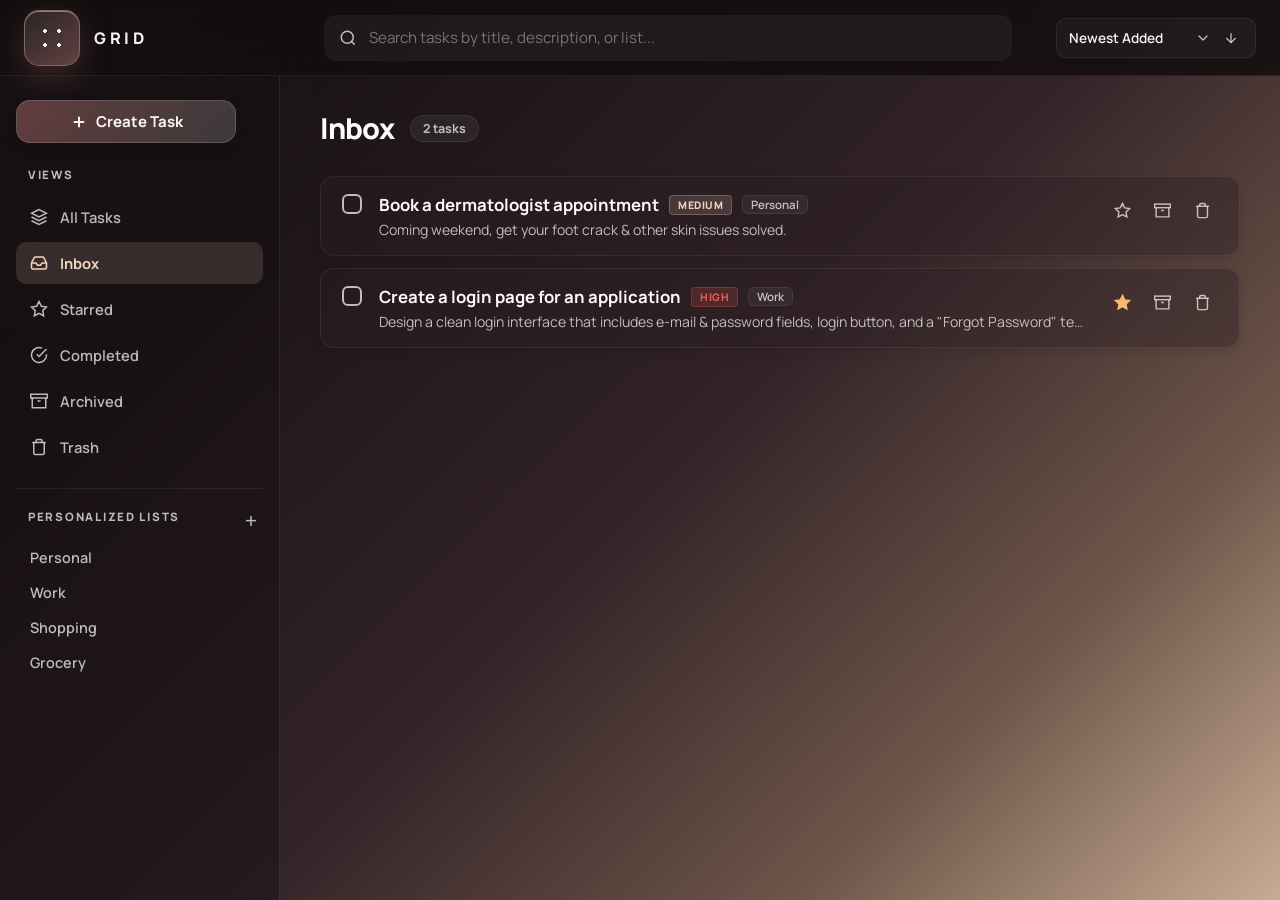
==== commit d3dc1015: "Created README file" ====
--- a/dashboard.html
+++ b/dashboard.html
@@ -77,7 +77,7 @@
                                 d="M5.45 5.11L2 12v6a2 2 0 0 0 2 2h16a2 2 0 0 0 2-2v-6l-3.45-6.89A2 2 0 0 0 16.76 4H7.24a2 2 0 0 0-1.79 1.11z">
                             </path>
                         </svg>
-                        <span>Inbox Active</span>
+                        <span>Inbox</span>
                     </button>
                     <button class="nav-item" data-view="starred">
                         <svg viewBox="0 0 24 24" fill="none" stroke="currentColor" stroke-width="2">
@@ -115,7 +115,7 @@
                 <div class="sidebar-divider"></div>
                 <div class="lists-section">
                     <div class="lists-header">
-                        <span class="nav-section-title">Custom Lists</span>
+                        <span class="nav-section-title">Personalized Lists</span>
                         <button id="addListBtn" title="Create New List" aria-label="Add custom list">+</button>
                     </div>
                     <div id="customListsContainer" class="custom-lists-list">
@@ -162,7 +162,7 @@
                 <div class="form-group">
                     <label for="taskDescInput">Description</label>
                     <textarea id="taskDescInput" rows="4"
-                        placeholder="Add explicit details or notes here..."></textarea>
+                        placeholder="Add more information or notes here..."></textarea>
                 </div>
 
                 <div class="form-row">
